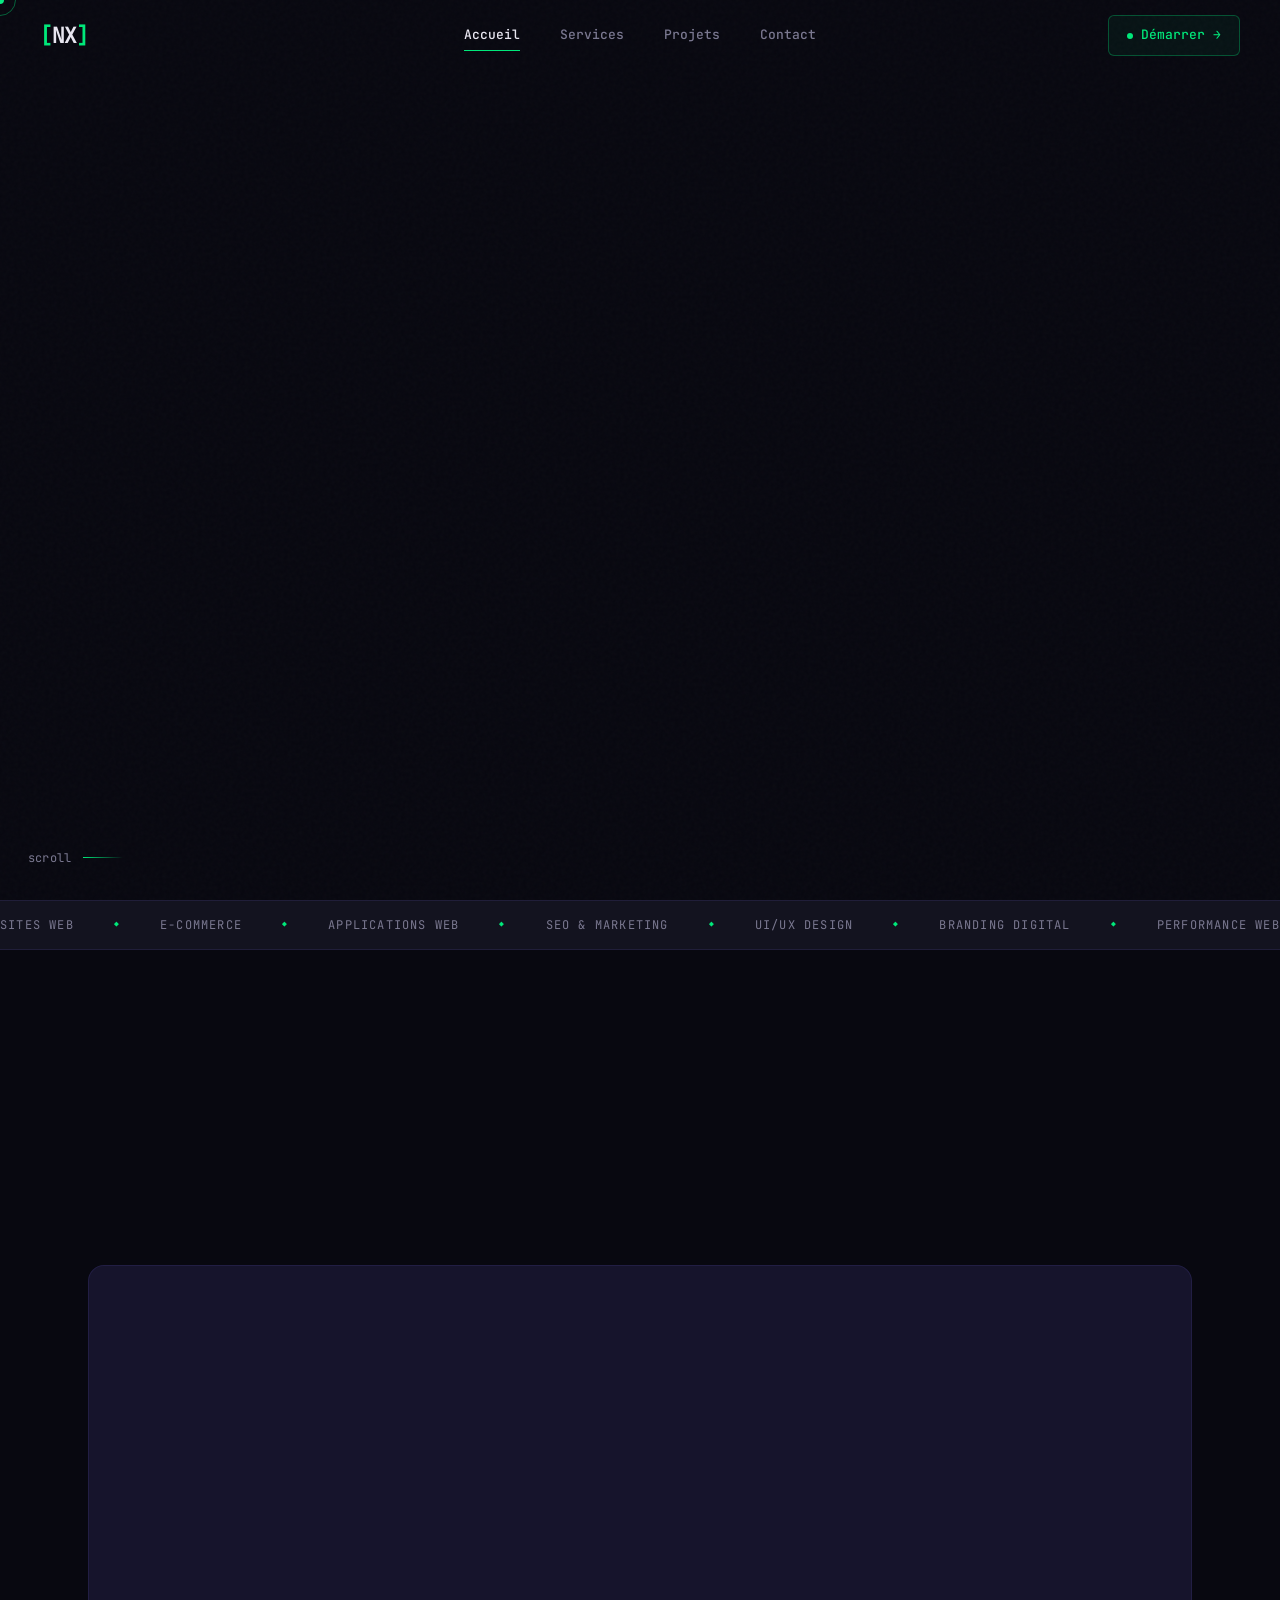
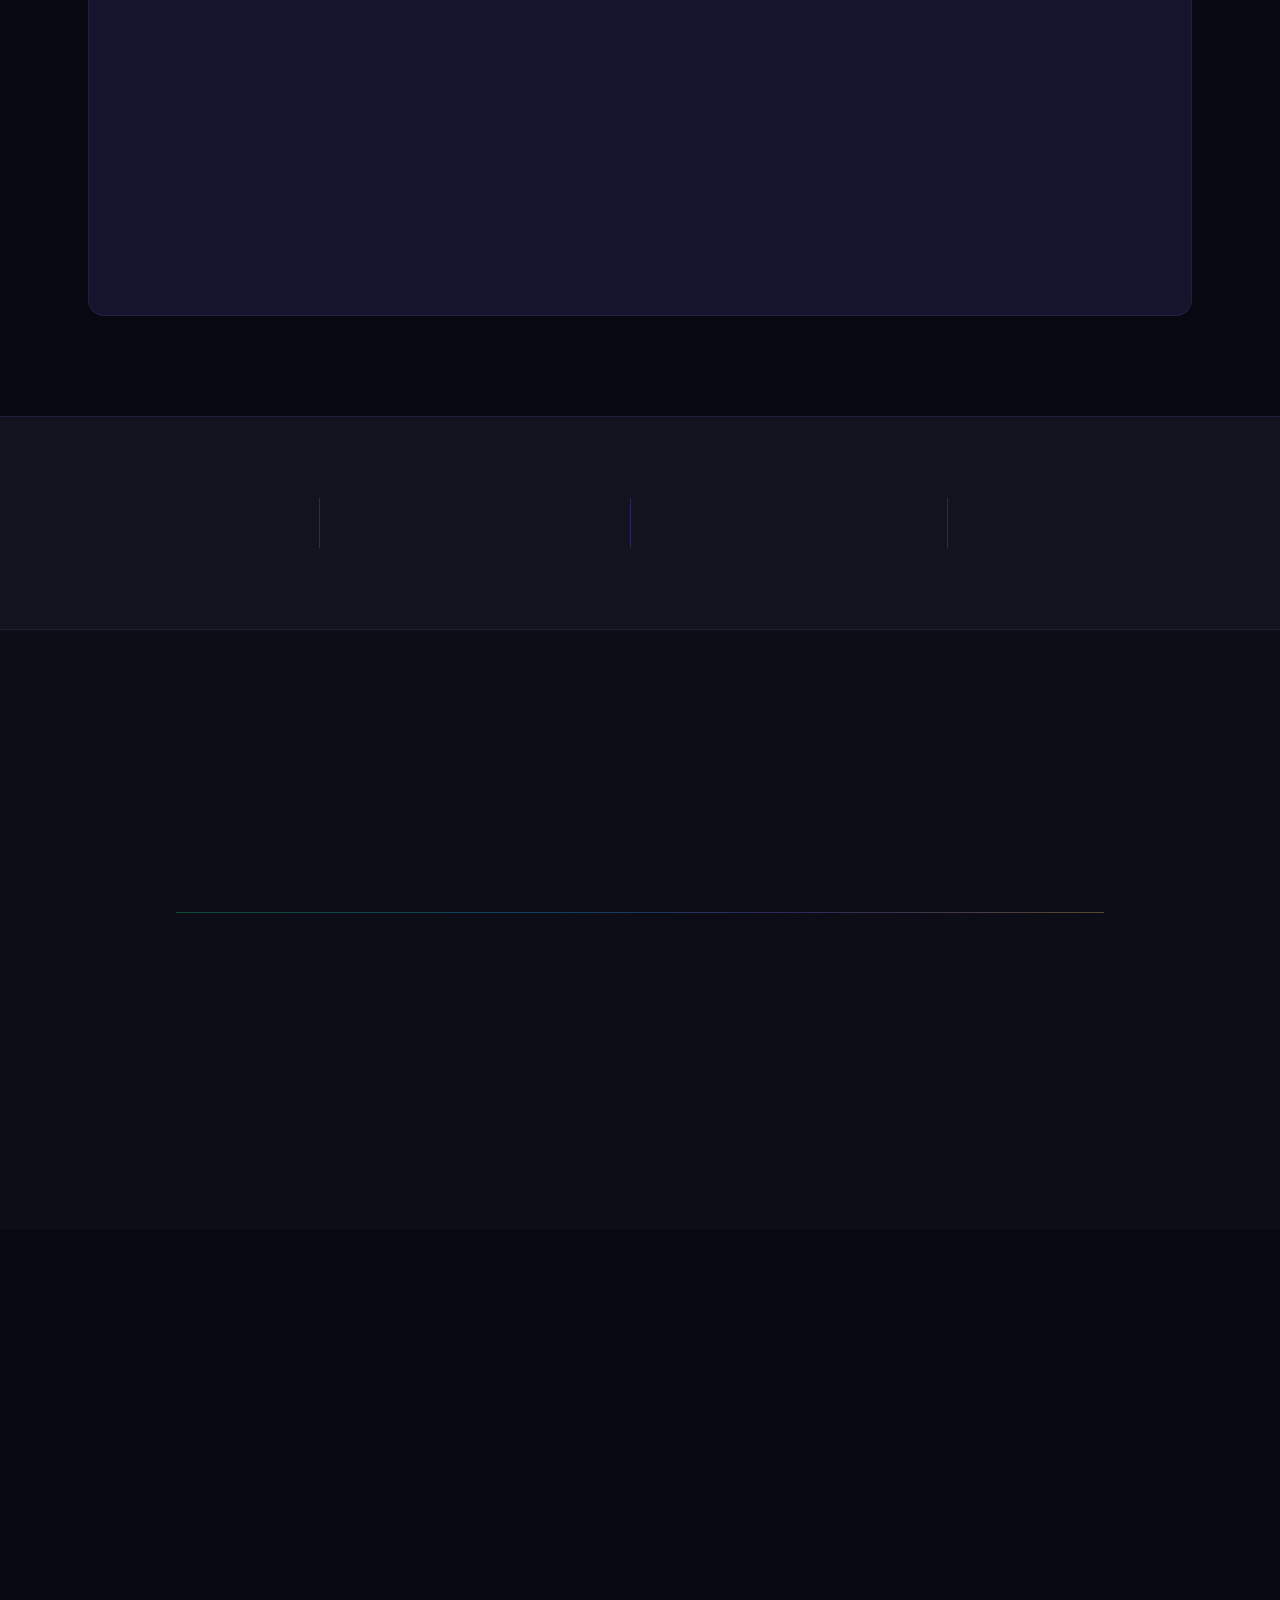
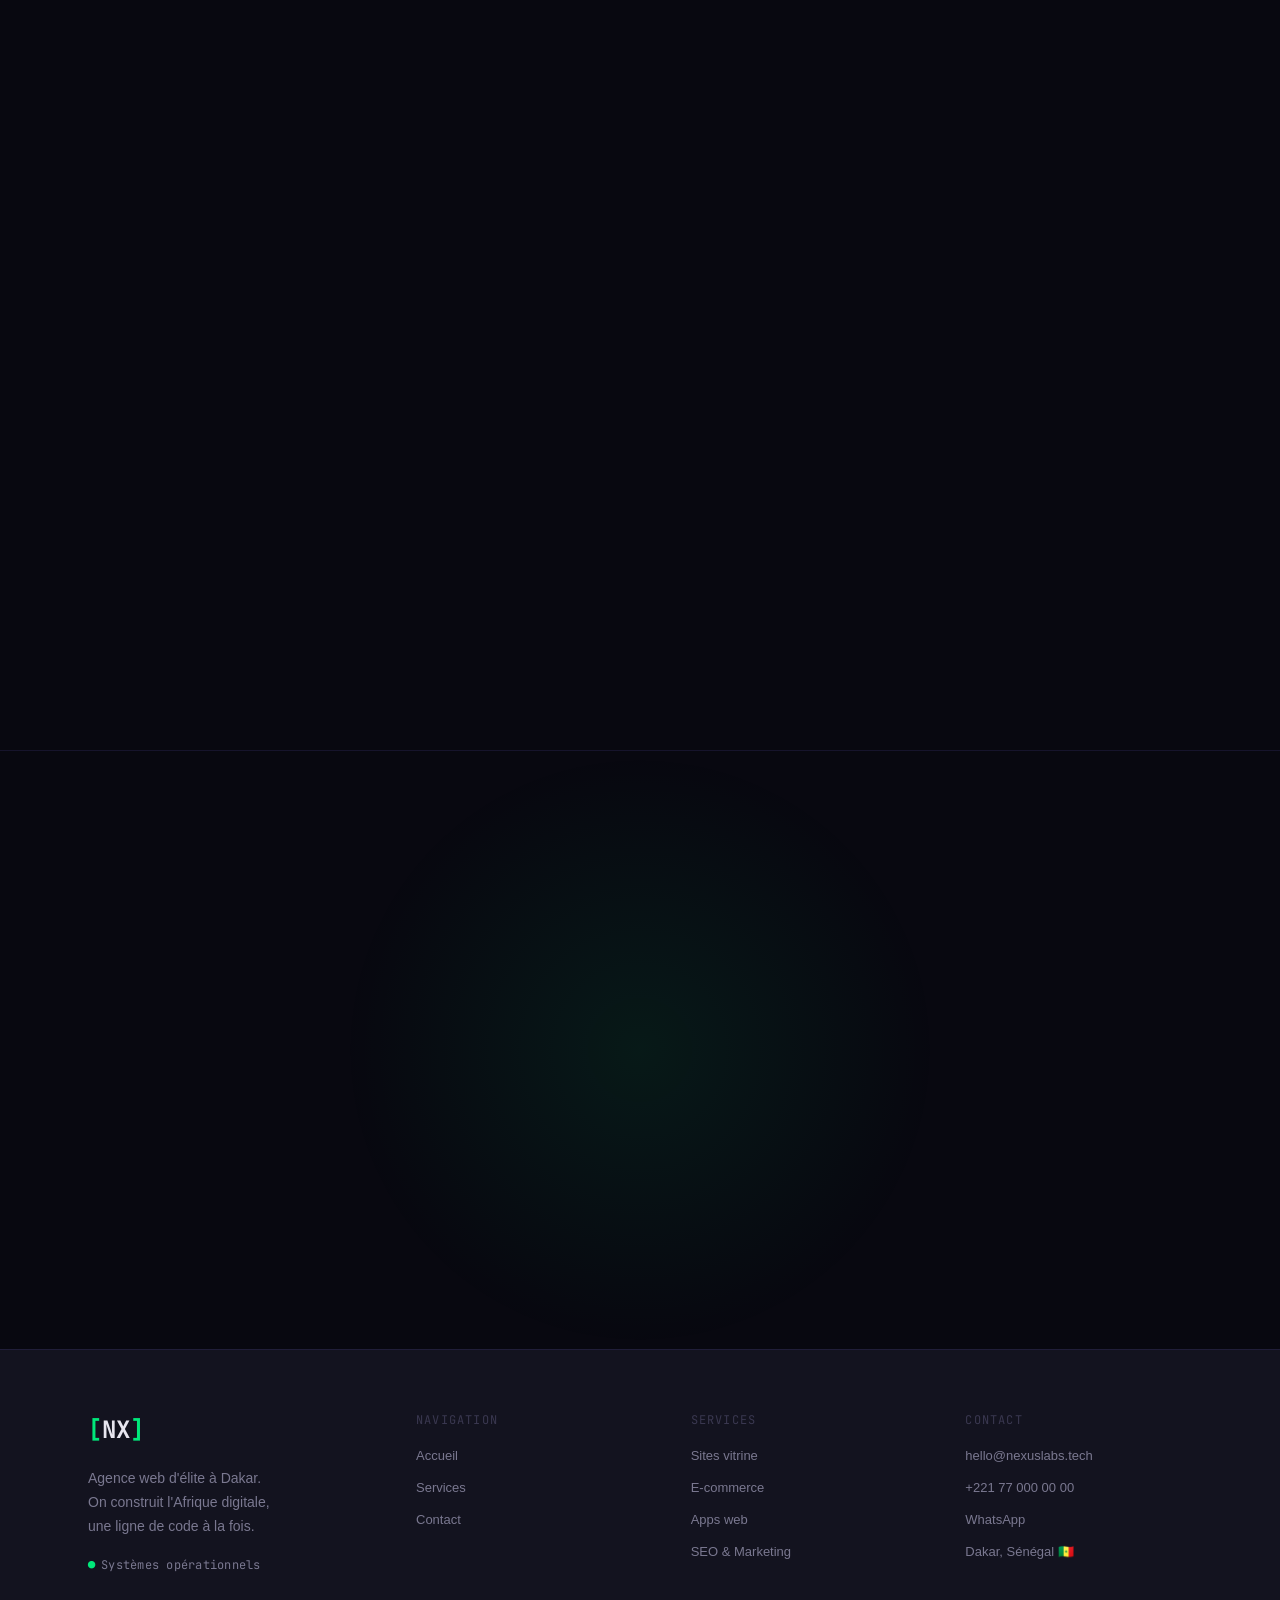
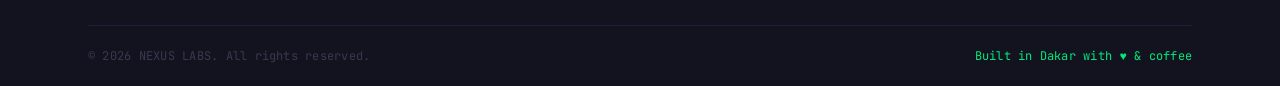
==== index.html @ 3a93e153 "Add files via upload" ====
<!DOCTYPE html>
<html lang="fr">
<head>
  <meta charset="UTF-8"/>
  <meta name="viewport" content="width=device-width, initial-scale=1.0"/>
  <title>NEXUS LABS — Agence Web d'Élite · Dakar</title>
  <link rel="stylesheet" href="style.css"/>
  <link href="https://fonts.googleapis.com/css2?family=JetBrains+Mono:wght@300;400;500;700&family=Clash+Display:wght@400;500;600;700&family=Cabinet+Grotesk:wght@300;400;500;700;800&display=swap" rel="stylesheet"/>
  <!-- Fallback for Clash Display -->
  <link href="https://api.fontshare.com/v2/css?f[]=clash-display@400,500,600,700&f[]=cabinet-grotesk@300,400,500,700,800&display=swap" rel="stylesheet"/>
</head>
<body>

<!-- CUSTOM CURSOR -->
<div class="cursor" id="cursor"></div>
<div class="cursor-follower" id="cursorFollower"></div>

<!-- CANVAS BACKGROUND -->
<canvas id="bgCanvas"></canvas>

<!-- NOISE OVERLAY -->
<div class="noise"></div>

<!-- NAV -->
<nav class="nav" id="nav">
  <a href="index.html" class="nav-logo">
    <span class="logo-bracket">[</span>NX<span class="logo-bracket">]</span>
  </a>
  <div class="nav-center">
    <a href="index.html" class="nav-link active" data-text="Accueil">Accueil</a>
    <a href="services.html" class="nav-link" data-text="Services">Services</a>
    <a href="projets.html" class="nav-link" data-text="Projets">Projets</a>
    <a href="contact.html" class="nav-link" data-text="Contact">Contact</a>
  </div>
  <a href="contact.html" class="nav-cta">
    <span class="cta-dot"></span>
    Démarrer →
  </a>
  <button class="burger" id="burger">
    <div class="burger-lines">
      <span></span><span></span><span></span>
    </div>
  </button>
</nav>

<!-- MOBILE MENU -->
<div class="mobile-menu" id="mobileMenu">
  <div class="mobile-menu-inner">
    <a href="index.html" class="mob-link">
      <span class="mob-num">01.</span> Accueil
    </a>
    <a href="services.html" class="mob-link">
      <span class="mob-num">02.</span> Services
    </a>
    <a href="contact.html" class="mob-link">
      <span class="mob-num">03.</span> Contact
    </a>
    <a href="contact.html" class="mob-cta">Démarrer un projet →</a>
    <div class="mob-footer">
      <span class="mono-sm">hello@nexuslabs.tech</span>
      <span class="mono-sm">+221 77 000 00 00</span>
    </div>
  </div>
</div>

<!-- ===== HERO ===== -->
<section class="hero" id="hero">
  <div class="hero-code-bg" id="codeBg"></div>

  <div class="hero-content">
    <div class="hero-tag reveal">
      <span class="tag-dot"></span>
      <span class="mono-sm">v3.0.1 — Dakar, Sénégal</span>
      <span class="tag-status">● Online</span>
    </div>

    <div class="glitch-wrapper reveal delay-1">
      <h1 class="hero-title" data-text="Nous codons">Nous codons</h1>
      <h1 class="hero-title accent-line" data-text="l'avenir digital">l'avenir digital</h1>
      <h1 class="hero-title" data-text="de l'Afrique.">de l'Afrique.</h1>
    </div>

    <p class="hero-sub reveal delay-2">
      Sites web haute performance · E-commerce · Apps sur-mesure<br/>
      <span class="mono-sm typed-text" id="typedText"></span>
    </p>

    <div class="hero-actions reveal delay-3">
      <a href="services.html" class="btn btn-primary">
        <span>Explorer nos services</span>
        <svg viewBox="0 0 20 20" fill="none"><path d="M4 10h12M10 4l6 6-6 6" stroke="currentColor" stroke-width="1.8" stroke-linecap="round"/></svg>
      </a>
      <a href="contact.html" class="btn btn-outline">
        <span>Parler à l'équipe</span>
      </a>
    </div>
  </div>

  <div class="hero-terminal reveal delay-4">
    <div class="terminal">
      <div class="term-bar">
        <span class="term-dot red"></span>
        <span class="term-dot yellow"></span>
        <span class="term-dot green"></span>
        <span class="term-title mono-sm">nexus@terminal ~ </span>
      </div>
      <div class="term-body" id="termBody">
        <div class="term-line"><span class="term-prompt">$</span> <span class="term-cmd">nexus init --project="votre-site"</span></div>
        <div class="term-line out"><span class="c-green">✓</span> Analyse des besoins...</div>
        <div class="term-line out"><span class="c-green">✓</span> Design system loaded</div>
        <div class="term-line out"><span class="c-cyan">→</span> Building components... <span class="c-yellow">████████░░ 80%</span></div>
        <div class="term-line out blink-line"><span class="c-green">✓</span> Votre site est prêt. <span class="term-blink">_</span></div>
      </div>
    </div>
  </div>

  <div class="hero-metrics reveal delay-4">
    <div class="metric-pill">
      <span class="mpill-n c-green">50+</span>
      <span class="mpill-l">Projets</span>
    </div>
    <div class="metric-sep">/</div>
    <div class="metric-pill">
      <span class="mpill-n c-cyan">98%</span>
      <span class="mpill-l">Satisfaits</span>
    </div>
    <div class="metric-sep">/</div>
    <div class="metric-pill">
      <span class="mpill-n c-violet">5 ans</span>
      <span class="mpill-l">Expérience</span>
    </div>
    <div class="metric-sep">/</div>
    <div class="metric-pill">
      <span class="mpill-n c-green">24h</span>
      <span class="mpill-l">Réponse</span>
    </div>
  </div>

  <div class="scroll-hint">
    <span class="mono-sm">scroll</span>
    <div class="scroll-line"></div>
  </div>
</section>

<!-- ===== MARQUEE ===== -->
<div class="marquee-wrap">
  <div class="marquee-track">
    <span>Sites Web</span><span class="sep">◆</span>
    <span>E-Commerce</span><span class="sep">◆</span>
    <span>Applications Web</span><span class="sep">◆</span>
    <span>SEO & Marketing</span><span class="sep">◆</span>
    <span>UI/UX Design</span><span class="sep">◆</span>
    <span>Branding Digital</span><span class="sep">◆</span>
    <span>Performance Web</span><span class="sep">◆</span>
    <span>Sites Web</span><span class="sep">◆</span>
    <span>E-Commerce</span><span class="sep">◆</span>
    <span>Applications Web</span><span class="sep">◆</span>
    <span>SEO & Marketing</span><span class="sep">◆</span>
    <span>UI/UX Design</span><span class="sep">◆</span>
    <span>Branding Digital</span><span class="sep">◆</span>
    <span>Performance Web</span><span class="sep">◆</span>
  </div>
</div>

<!-- ===== SERVICES ===== -->
<section class="section services" id="services">
  <div class="container">
    <div class="section-head">
      <div class="section-label reveal">
        <span class="mono-sm c-green">// 01.</span>
        <span>Ce que nous faisons</span>
      </div>
      <h2 class="section-title reveal delay-1">
        Des solutions digitales<br/><em>qui performent.</em>
      </h2>
    </div>

    <div class="srv-grid">
      <div class="srv-card reveal" data-index="01">
        <div class="srv-top">
          <div class="srv-icon">
            <svg viewBox="0 0 48 48" fill="none"><rect x="4" y="10" width="40" height="28" rx="4" stroke="currentColor" stroke-width="1.8"/><path d="M17 28l-4-4 4-4M31 20l4 4-4 4M22 30l4-12" stroke="currentColor" stroke-width="1.8" stroke-linecap="round" stroke-linejoin="round"/></svg>
          </div>
          <span class="srv-num mono-sm">01</span>
        </div>
        <h3>Sites Vitrine</h3>
        <p>Présences web élégantes, rapides et optimisées qui capturent l'essence de votre marque et convertissent chaque visiteur.</p>
        <div class="srv-tags">
          <span>React</span><span>Next.js</span><span>SEO</span>
        </div>
        <a href="services.html" class="srv-link">Voir le service <span>→</span></a>
      </div>

      <div class="srv-card reveal delay-1" data-index="02">
        <div class="srv-top">
          <div class="srv-icon">
            <svg viewBox="0 0 48 48" fill="none"><path d="M8 12h32v28H8z" rx="3" stroke="currentColor" stroke-width="1.8"/><path d="M16 20h16M16 26h10M32 32H16" stroke="currentColor" stroke-width="1.8" stroke-linecap="round"/><circle cx="35" cy="16" r="8" fill="var(--bg)" stroke="currentColor" stroke-width="1.8"/><path d="M32 16l2 2 4-4" stroke="currentColor" stroke-width="1.8" stroke-linecap="round"/></svg>
          </div>
          <span class="srv-num mono-sm">02</span>
        </div>
        <h3>E-Commerce</h3>
        <p>Boutiques en ligne haute conversion avec Wave, Orange Money, gestion stocks et dashboard vendeur en temps réel.</p>
        <div class="srv-tags">
          <span>WooCommerce</span><span>Wave Pay</span><span>API</span>
        </div>
        <a href="services.html" class="srv-link">Voir le service <span>→</span></a>
      </div>

      <div class="srv-card reveal delay-2" data-index="03">
        <div class="srv-top">
          <div class="srv-icon">
            <svg viewBox="0 0 48 48" fill="none"><rect x="10" y="4" width="28" height="40" rx="5" stroke="currentColor" stroke-width="1.8"/><path d="M18 14h12M18 20h8M20 34l4-8 4 8" stroke="currentColor" stroke-width="1.8" stroke-linecap="round"/></svg>
          </div>
          <span class="srv-num mono-sm">03</span>
        </div>
        <h3>Applications Web</h3>
        <p>Plateformes sur-mesure, dashboards temps réel, systèmes de gestion complexes — architecturés pour durer et scaler.</p>
        <div class="srv-tags">
          <span>Node.js</span><span>PostgreSQL</span><span>Docker</span>
        </div>
        <a href="services.html" class="srv-link">Voir le service <span>→</span></a>
      </div>

      <div class="srv-card reveal delay-3" data-index="04">
        <div class="srv-top">
          <div class="srv-icon">
            <svg viewBox="0 0 48 48" fill="none"><path d="M24 6l3 9h9l-7.5 5.5 3 9L24 24l-7.5 5.5 3-9L12 15h9z" stroke="currentColor" stroke-width="1.8" stroke-linejoin="round"/><path d="M8 38h32M12 44h24" stroke="currentColor" stroke-width="1.8" stroke-linecap="round"/></svg>
          </div>
          <span class="srv-num mono-sm">04</span>
        </div>
        <h3>SEO & Marketing</h3>
        <p>Stratégie de visibilité complète : référencement naturel, Google Ads, Meta Ads, analytics — mesuré et optimisé en continu.</p>
        <div class="srv-tags">
          <span>Google Ads</span><span>Analytics</span><span>Content</span>
        </div>
        <a href="services.html" class="srv-link">Voir le service <span>→</span></a>
      </div>
    </div>
  </div>
</section>

<!-- ===== STATS BAND ===== -->
<div class="stats-band">
  <div class="container">
    <div class="stats-row">
      <div class="stat-block reveal">
        <div class="stat-num" data-count="50" data-suffix="+">0+</div>
        <div class="stat-lbl">Projets livrés avec succès</div>
      </div>
      <div class="stat-divider"></div>
      <div class="stat-block reveal delay-1">
        <div class="stat-num" data-count="98" data-suffix="%">0%</div>
        <div class="stat-lbl">Taux de satisfaction client</div>
      </div>
      <div class="stat-divider"></div>
      <div class="stat-block reveal delay-2">
        <div class="stat-num" data-count="5" data-suffix=" ans">0 ans</div>
        <div class="stat-lbl">D'expertise technique</div>
      </div>
      <div class="stat-divider"></div>
      <div class="stat-block reveal delay-3">
        <div class="stat-num" data-count="3" data-suffix="x">0x</div>
        <div class="stat-lbl">Performance vs concurrents</div>
      </div>
    </div>
  </div>
</div>

<!-- ===== PROCESS ===== -->
<section class="section process">
  <div class="container">
    <div class="section-head">
      <div class="section-label reveal">
        <span class="mono-sm c-cyan">// 02.</span>
        <span>Notre processus</span>
      </div>
      <h2 class="section-title reveal delay-1">
        De l'idée au <em>déploiement.</em>
      </h2>
    </div>

    <div class="process-timeline">
      <div class="process-line"></div>
      <div class="proc-step reveal">
        <div class="proc-num">01</div>
        <div class="proc-card">
          <span class="proc-tag mono-sm">Discovery</span>
          <h4>Analyse & Stratégie</h4>
          <p>Audit de votre secteur, définition des objectifs, architecture de l'information et choix technologique.</p>
        </div>
      </div>
      <div class="proc-step reveal delay-1">
        <div class="proc-num">02</div>
        <div class="proc-card">
          <span class="proc-tag mono-sm">Design</span>
          <h4>Maquettes UI/UX</h4>
          <p>Wireframes, prototypes interactifs et design system complet. Vous validez chaque pixel avant le code.</p>
        </div>
      </div>
      <div class="proc-step reveal delay-2">
        <div class="proc-num">03</div>
        <div class="proc-card">
          <span class="proc-tag mono-sm">Build</span>
          <h4>Développement</h4>
          <p>Code propre, documenté et testé. CI/CD, optimisation performances, accessibilité et SEO technique.</p>
        </div>
      </div>
      <div class="proc-step reveal delay-3">
        <div class="proc-num">04</div>
        <div class="proc-card">
          <span class="proc-tag mono-sm">Deploy</span>
          <h4>Lancement & Suivi</h4>
          <p>Mise en production, monitoring, formation et support. Votre site est surveillé 24/7.</p>
        </div>
      </div>
    </div>
  </div>
</section>

<!-- ===== TESTIMONIALS ===== -->
<section class="section testi-section">
  <div class="container">
    <div class="section-head">
      <div class="section-label reveal">
        <span class="mono-sm c-violet">// 03.</span>
        <span>Témoignages</span>
      </div>
      <h2 class="section-title reveal delay-1">Ils ont choisi <em>Nexus.</em></h2>
    </div>
    <div class="testi-grid">
      <div class="testi-card reveal">
        <div class="testi-quote">"</div>
        <p>Notre boutique en ligne a triplé son CA en 4 mois. L'intégration Wave Pay a été parfaite et le dashboard vendeur est vraiment intuitif.</p>
        <div class="testi-meta">
          <div class="testi-av" style="--av-color:#00ff88">AM</div>
          <div>
            <strong>Aminata Mbaye</strong>
            <span>Fondatrice · Boutique Teranga</span>
          </div>
          <div class="stars">★★★★★</div>
        </div>
      </div>
      <div class="testi-card reveal delay-1">
        <div class="testi-quote">"</div>
        <p>Livraison en 3 semaines chrono, code clean et site ultra-rapide. L'équipe Nexus connaît vraiment son métier. Je les recommande sans hésiter.</p>
        <div class="testi-meta">
          <div class="testi-av" style="--av-color:#7c6af7">OD</div>
          <div>
            <strong>Ousmane Diop</strong>
            <span>DG · TechBuild Sénégal</span>
          </div>
          <div class="stars">★★★★★</div>
        </div>
      </div>
      <div class="testi-card reveal delay-2">
        <div class="testi-quote">"</div>
        <p>Notre trafic a explosé après la refonte SEO. Le site est magnifique sur mobile. Nexus, c'est la référence pour le web au Sénégal.</p>
        <div class="testi-meta">
          <div class="testi-av" style="--av-color:#00cfff">FN</div>
          <div>
            <strong>Fatou Niang</strong>
            <span>CEO · Prestige Immobilier</span>
          </div>
          <div class="stars">★★★★★</div>
        </div>
      </div>
    </div>
  </div>
</section>

<!-- ===== TECH STACK ===== -->
<section class="section tech-section">
  <div class="container">
    <div class="section-head center">
      <div class="section-label reveal">
        <span class="mono-sm c-green">// stack</span>
        <span>Technologies maîtrisées</span>
      </div>
      <h2 class="section-title reveal delay-1">Nos outils, <em>votre avantage.</em></h2>
    </div>
    <div class="tech-grid reveal delay-2">
      <div class="tech-item">React</div>
      <div class="tech-item">Next.js</div>
      <div class="tech-item">Node.js</div>
      <div class="tech-item">TypeScript</div>
      <div class="tech-item">PostgreSQL</div>
      <div class="tech-item">Docker</div>
      <div class="tech-item">WordPress</div>
      <div class="tech-item">WooCommerce</div>
      <div class="tech-item">Figma</div>
      <div class="tech-item">AWS</div>
      <div class="tech-item">Vercel</div>
      <div class="tech-item">Git/CI-CD</div>
    </div>
  </div>
</section>

<!-- ===== CTA ===== -->
<section class="cta-section">
  <div class="cta-glow"></div>
  <div class="container">
    <div class="cta-inner reveal">
      <div class="cta-tag mono-sm">
        <span class="cta-dot pulsing"></span> Disponible pour nouveaux projets
      </div>
      <h2>Prêt à construire<br/><em>quelque chose d'exceptionnel ?</em></h2>
      <p>Consultation gratuite · Réponse en 24h · Sans engagement</p>
      <div class="cta-actions">
        <a href="contact.html" class="btn btn-primary btn-lg">
          <span>Démarrer le projet</span>
          <svg viewBox="0 0 20 20" fill="none"><path d="M4 10h12M10 4l6 6-6 6" stroke="currentColor" stroke-width="1.8" stroke-linecap="round"/></svg>
        </a>
        <a href="mailto:hello@nexuslabs.tech" class="btn btn-outline btn-lg">
          hello@nexuslabs.tech
        </a>
      </div>
    </div>
  </div>
</section>

<!-- ===== FOOTER ===== -->
<footer class="footer">
  <div class="container">
    <div class="footer-grid">
      <div class="footer-brand">
        <div class="foot-logo">
          <span class="logo-bracket">[</span>NX<span class="logo-bracket">]</span>
        </div>
        <p>Agence web d'élite à Dakar.<br/>On construit l'Afrique digitale,<br/>une ligne de code à la fois.</p>
        <div class="foot-badge mono-sm">
          <span class="c-green">●</span> Systèmes opérationnels
        </div>
      </div>
      <div class="footer-col">
        <div class="foot-label mono-sm">Navigation</div>
        <a href="index.html">Accueil</a>
        <a href="services.html">Services</a>
        <a href="contact.html">Contact</a>
      </div>
      <div class="footer-col">
        <div class="foot-label mono-sm">Services</div>
        <a href="services.html">Sites vitrine</a>
        <a href="services.html">E-commerce</a>
        <a href="services.html">Apps web</a>
        <a href="services.html">SEO & Marketing</a>
      </div>
      <div class="footer-col">
        <div class="foot-label mono-sm">Contact</div>
        <a href="mailto:hello@nexuslabs.tech">hello@nexuslabs.tech</a>
        <a href="tel:+221770000000">+221 77 000 00 00</a>
        <a href="#">WhatsApp</a>
        <span>Dakar, Sénégal 🇸🇳</span>
      </div>
    </div>
    <div class="footer-bottom">
      <span class="mono-sm">© 2026 NEXUS LABS. All rights reserved.</span>
      <span class="mono-sm c-green">Built in Dakar with ♥ &amp; coffee</span>
    </div>
  </div>
</footer>

<script src="main.js"></script>
</body>
</html>
---- style.css ----
/* =====================================================
   NEXUS LABS — style.css
   Aesthetic: Cyber-noir · Dev Studio Elite · Dakar
   Fonts: Clash Display + Cabinet Grotesk + JetBrains Mono
   ===================================================== */

:root {
  --bg:       #080810;
  --bg2:      #0d0d18;
  --bg3:      #111120;
  --surface:  #13131f;
  --surface2: #1a1a2a;
  --surface3: #20202e;
  --green:    #00e87a;
  --green2:   #00ff88;
  --cyan:     #00cfff;
  --violet:   #7c6af7;
  --violet2:  #a594ff;
  --yellow:   #ffd166;
  --red:      #ff4e6a;
  --text:     #e8e6f0;
  --text2:    #7a7890;
  --text3:    #3a3850;
  --border:   rgba(124,106,247,0.12);
  --border2:  rgba(124,106,247,0.25);
  --glow-g:   rgba(0,232,122,0.15);
  --glow-v:   rgba(124,106,247,0.15);
  --glow-c:   rgba(0,207,255,0.15);
}

*, *::before, *::after { box-sizing: border-box; margin: 0; padding: 0; }
html { scroll-behavior: smooth; }

body {
  background: var(--bg);
  color: var(--text);
  font-family: 'Cabinet Grotesk', 'DM Sans', sans-serif;
  font-size: 16px;
  line-height: 1.7;
  overflow-x: hidden;
  cursor: none;
}

@media (max-width: 768px) { body { cursor: auto; } }

a { color: inherit; text-decoration: none; }
img { max-width: 100%; }
pre { font-family: 'JetBrains Mono', monospace; }

/* TYPOGRAPHY */
h1, h2, h3, h4 {
  font-family: 'Clash Display', 'Cabinet Grotesk', sans-serif;
  line-height: 1.1;
  color: var(--text);
}
h1 { font-size: clamp(2.6rem, 6vw, 5rem); font-weight: 700; letter-spacing: -2px; }
h2 { font-size: clamp(2rem, 4vw, 3.2rem); font-weight: 600; letter-spacing: -1px; }
h3 { font-size: 1.4rem; font-weight: 600; }
h4 { font-size: 1.1rem; font-weight: 600; }
em { font-style: normal; color: var(--green); }

.mono-sm { font-family: 'JetBrains Mono', monospace; font-size: 12px; letter-spacing: 0.02em; }
.c-green  { color: var(--green); }
.c-cyan   { color: var(--cyan); }
.c-violet { color: var(--violet); }
.c-yellow { color: var(--yellow); }
.c-text2  { color: var(--text2); }

/* ============ CUSTOM CURSOR ============ */
.cursor {
  width: 8px; height: 8px;
  background: var(--green);
  border-radius: 50%;
  position: fixed;
  pointer-events: none;
  z-index: 9999;
  transform: translate(-50%, -50%);
  transition: transform 0.1s, background 0.2s, width 0.2s, height 0.2s;
  mix-blend-mode: screen;
}
.cursor-follower {
  width: 32px; height: 32px;
  border: 1px solid rgba(0,232,122,0.4);
  border-radius: 50%;
  position: fixed;
  pointer-events: none;
  z-index: 9998;
  transform: translate(-50%, -50%);
  transition: transform 0.15s ease-out, border-color 0.2s;
}
body:has(a:hover) .cursor { background: var(--cyan); width: 12px; height: 12px; }
body:has(a:hover) .cursor-follower { border-color: rgba(0,207,255,0.5); width: 44px; height: 44px; }
body:has(.btn:hover) .cursor { background: var(--violet); }

/* ============ CANVAS ============ */
#bgCanvas {
  position: fixed;
  inset: 0;
  z-index: 0;
  pointer-events: none;
  opacity: 0.6;
}

/* ============ NOISE ============ */
.noise {
  position: fixed;
  inset: 0;
  z-index: 1;
  pointer-events: none;
  opacity: 0.025;
  background-image: url("data:image/svg+xml,%3Csvg viewBox='0 0 256 256' xmlns='http://www.w3.org/2000/svg'%3E%3Cfilter id='n'%3E%3CfeTurbulence type='fractalNoise' baseFrequency='0.9' numOctaves='4' stitchTiles='stitch'/%3E%3C/filter%3E%3Crect width='100%25' height='100%25' filter='url(%23n)'/%3E%3C/svg%3E");
}

/* ============ CONTAINER ============ */
.container {
  max-width: 1160px;
  margin: 0 auto;
  padding: 0 28px;
  position: relative;
  z-index: 2;
}

/* ============ NAV ============ */
.nav {
  position: fixed;
  top: 0; left: 0; right: 0;
  z-index: 200;
  display: flex;
  align-items: center;
  height: 72px;
  padding: 0 40px;
  background: rgba(8,8,16,0);
  border-bottom: 1px solid transparent;
  transition: all 0.4s ease;
}

.nav.scrolled {
  background: rgba(8,8,16,0.92);
  border-bottom-color: var(--border);
  backdrop-filter: blur(20px);
}

.nav-logo {
  font-family: 'JetBrains Mono', monospace;
  font-size: 1.4rem;
  font-weight: 700;
  color: var(--text);
  letter-spacing: -1px;
  margin-right: auto;
}
.logo-bracket { color: var(--green); }

.nav-center {
  position: absolute;
  left: 50%;
  transform: translateX(-50%);
  display: flex;
  gap: 40px;
}

.nav-link {
  font-size: 13px;
  font-weight: 500;
  color: var(--text2);
  position: relative;
  transition: color 0.2s;
  font-family: 'JetBrains Mono', monospace;
}
.nav-link::after {
  content: '';
  position: absolute;
  bottom: -4px; left: 0;
  width: 0; height: 1px;
  background: var(--green);
  transition: width 0.25s;
}
.nav-link:hover, .nav-link.active { color: var(--text); }
.nav-link.active::after, .nav-link:hover::after { width: 100%; }

.nav-cta {
  display: flex;
  align-items: center;
  gap: 8px;
  font-size: 13px;
  font-weight: 500;
  font-family: 'JetBrains Mono', monospace;
  color: var(--green);
  border: 1px solid rgba(0,232,122,0.3);
  padding: 8px 18px;
  border-radius: 6px;
  transition: all 0.2s;
  background: rgba(0,232,122,0.05);
}
.nav-cta:hover {
  background: rgba(0,232,122,0.12);
  border-color: var(--green);
  box-shadow: 0 0 20px rgba(0,232,122,0.15);
}
.cta-dot {
  width: 6px; height: 6px;
  background: var(--green);
  border-radius: 50%;
  animation: pulse-dot 2s ease-in-out infinite;
}
@keyframes pulse-dot {
  0%, 100% { opacity: 1; box-shadow: 0 0 4px var(--green); }
  50% { opacity: 0.5; box-shadow: none; }
}

.burger {
  display: none;
  background: none;
  border: 1px solid var(--border2);
  border-radius: 6px;
  padding: 8px;
  cursor: none;
  margin-left: 16px;
}
.burger-lines { display: flex; flex-direction: column; gap: 4px; }
.burger span { display: block; width: 18px; height: 1.5px; background: var(--text); transition: transform 0.25s, opacity 0.25s; }
.burger.open span:nth-child(1) { transform: translateY(5.5px) rotate(45deg); }
.burger.open span:nth-child(2) { opacity: 0; }
.burger.open span:nth-child(3) { transform: translateY(-5.5px) rotate(-45deg); }

/* MOBILE MENU */
.mobile-menu {
  position: fixed;
  top: 72px; left: 0; right: 0; bottom: 0;
  background: var(--bg2);
  z-index: 190;
  transform: translateX(100%);
  transition: transform 0.35s cubic-bezier(0.4,0,0.2,1);
  border-top: 1px solid var(--border);
}
.mobile-menu.open { transform: translateX(0); }
.mobile-menu-inner {
  padding: 32px 28px;
  display: flex;
  flex-direction: column;
  gap: 4px;
  height: 100%;
}
.mob-link {
  display: flex;
  align-items: center;
  gap: 16px;
  padding: 16px 0;
  font-size: 1.6rem;
  font-family: 'Clash Display', sans-serif;
  font-weight: 600;
  color: var(--text2);
  border-bottom: 1px solid var(--border);
  transition: color 0.2s;
}
.mob-link:hover { color: var(--text); }
.mob-num { font-family: 'JetBrains Mono', monospace; font-size: 13px; color: var(--green); }
.mob-cta {
  display: inline-block;
  margin-top: 24px;
  color: var(--green);
  font-size: 1rem;
  font-weight: 600;
  font-family: 'JetBrains Mono', monospace;
}
.mob-footer {
  margin-top: auto;
  padding-top: 24px;
  color: var(--text2);
  display: flex;
  flex-direction: column;
  gap: 6px;
}

/* ============ HERO ============ */
.hero {
  position: relative;
  min-height: 100vh;
  display: flex;
  flex-direction: column;
  justify-content: center;
  padding: 100px 28px 60px;
  overflow: hidden;
  z-index: 2;
}

.hero-code-bg {
  position: absolute;
  inset: 0;
  overflow: hidden;
  pointer-events: none;
  opacity: 0.04;
  font-family: 'JetBrains Mono', monospace;
  font-size: 12px;
  color: var(--green);
  line-height: 1.8;
  white-space: pre;
  padding: 80px 20px;
  background: none;
}

.hero-content {
  max-width: 760px;
  position: relative;
  z-index: 3;
}

.hero-tag {
  display: inline-flex;
  align-items: center;
  gap: 10px;
  background: var(--surface);
  border: 1px solid var(--border2);
  border-radius: 100px;
  padding: 7px 16px 7px 12px;
  margin-bottom: 32px;
}
.tag-dot { width: 7px; height: 7px; background: var(--green); border-radius: 50%; box-shadow: 0 0 8px var(--green); }
.tag-status { font-family: 'JetBrains Mono', monospace; font-size: 11px; color: var(--green); margin-left: 4px; }

/* GLITCH */
.glitch-wrapper { margin-bottom: 24px; }

.hero-title {
  font-size: clamp(3rem, 7vw, 5.5rem);
  font-weight: 700;
  line-height: 1.06;
  letter-spacing: -2.5px;
  position: relative;
  display: block;
}

.accent-line {
  -webkit-text-stroke: 1.5px var(--green);
  color: transparent;
  transition: color 0.3s;
}
.accent-line:hover {
  color: var(--green);
  -webkit-text-stroke: 0px;
}

.hero-title[data-text]:hover::before,
.hero-title[data-text]:hover::after {
  content: attr(data-text);
  position: absolute;
  top: 0; left: 0;
  width: 100%; height: 100%;
}
.hero-title:hover::before {
  color: var(--cyan);
  animation: glitch1 0.3s infinite;
  clip-path: polygon(0 0, 100% 0, 100% 45%, 0 45%);
}
.hero-title:hover::after {
  color: var(--violet);
  animation: glitch2 0.3s infinite;
  clip-path: polygon(0 55%, 100% 55%, 100% 100%, 0 100%);
}

@keyframes glitch1 {
  0% { transform: translate(0); }
  25% { transform: translate(-3px, 1px); }
  50% { transform: translate(2px, -1px); }
  75% { transform: translate(-1px, 2px); }
  100% { transform: translate(0); }
}
@keyframes glitch2 {
  0% { transform: translate(0); }
  25% { transform: translate(3px, -1px); }
  50% { transform: translate(-2px, 1px); }
  75% { transform: translate(1px, -2px); }
  100% { transform: translate(0); }
}

.hero-sub {
  font-size: 1.1rem;
  color: var(--text2);
  font-weight: 300;
  margin-bottom: 40px;
  line-height: 1.8;
}

.typed-text {
  color: var(--green);
  font-size: 13px;
}

.hero-actions {
  display: flex;
  gap: 14px;
  flex-wrap: wrap;
  margin-bottom: 60px;
}

/* TERMINAL */
.hero-terminal {
  position: absolute;
  right: 40px;
  top: 50%;
  transform: translateY(-50%);
  width: 380px;
  z-index: 3;
}

.terminal {
  background: var(--surface);
  border: 1px solid var(--border2);
  border-radius: 12px;
  overflow: hidden;
  box-shadow: 0 24px 80px rgba(0,0,0,0.6), 0 0 40px rgba(0,232,122,0.06);
}

.term-bar {
  background: var(--surface2);
  border-bottom: 1px solid var(--border);
  padding: 12px 16px;
  display: flex;
  align-items: center;
  gap: 8px;
}
.term-dot { width: 10px; height: 10px; border-radius: 50%; }
.term-dot.red { background: #ff5f57; }
.term-dot.yellow { background: #febc2e; }
.term-dot.green { background: #28c840; }
.term-title { margin-left: 8px; color: var(--text2); }

.term-body { padding: 16px 18px; display: flex; flex-direction: column; gap: 8px; }
.term-line { font-family: 'JetBrains Mono', monospace; font-size: 12px; display: flex; gap: 8px; align-items: center; }
.term-prompt { color: var(--green); flex-shrink: 0; }
.term-cmd { color: var(--text); }
.term-line.out { padding-left: 16px; }
.c-yellow { color: var(--yellow); }
.term-blink { animation: blink 1s step-end infinite; }
@keyframes blink { 0%,100%{opacity:1} 50%{opacity:0} }
.blink-line { animation: fadeIn 0.5s ease 2s both; }
@keyframes fadeIn { from{opacity:0;transform:translateY(4px)} to{opacity:1;transform:none} }

/* HERO METRICS */
.hero-metrics {
  display: flex;
  align-items: center;
  gap: 28px;
  flex-wrap: wrap;
}

.metric-pill { display: flex; flex-direction: column; }
.mpill-n { font-family: 'Clash Display', sans-serif; font-size: 1.8rem; font-weight: 700; line-height: 1; }
.mpill-l { font-size: 11px; color: var(--text2); margin-top: 4px; text-transform: uppercase; letter-spacing: 0.08em; font-family: 'JetBrains Mono', monospace; }
.metric-sep { font-size: 1.5rem; color: var(--text3); }

/* SCROLL HINT */
.scroll-hint {
  position: absolute;
  bottom: 32px;
  left: 28px;
  display: flex;
  align-items: center;
  gap: 12px;
  color: var(--text2);
  font-size: 11px;
  font-family: 'JetBrains Mono', monospace;
  letter-spacing: 0.1em;
}
.scroll-line {
  width: 40px; height: 1px;
  background: linear-gradient(90deg, var(--green), transparent);
  animation: scroll-pulse 2s ease-in-out infinite;
}
@keyframes scroll-pulse {
  0%, 100% { width: 40px; opacity: 1; }
  50% { width: 60px; opacity: 0.5; }
}

/* ============ MARQUEE ============ */
.marquee-wrap {
  overflow: hidden;
  border-top: 1px solid var(--border);
  border-bottom: 1px solid var(--border);
  background: var(--surface);
  padding: 14px 0;
  position: relative;
  z-index: 2;
}
.marquee-track {
  display: flex;
  gap: 40px;
  width: max-content;
  animation: marquee 30s linear infinite;
  font-family: 'JetBrains Mono', monospace;
  font-size: 12px;
  text-transform: uppercase;
  letter-spacing: 0.1em;
  color: var(--text2);
  align-items: center;
}
.marquee-track .sep { color: var(--green); font-size: 8px; }
@keyframes marquee { 0%{transform:translateX(0)} 100%{transform:translateX(-50%)} }
.marquee-wrap:hover .marquee-track { animation-play-state: paused; }

/* ============ SECTIONS ============ */
.section { padding: 100px 0; position: relative; z-index: 2; }

.section-head { margin-bottom: 60px; }
.section-head.center { text-align: center; }

.section-label {
  display: inline-flex;
  align-items: center;
  gap: 10px;
  margin-bottom: 16px;
  font-size: 13px;
  color: var(--text2);
}

.section-title {
  font-size: clamp(2rem, 4vw, 3.2rem);
  font-weight: 600;
  letter-spacing: -1px;
}

/* ============ SERVICE CARDS ============ */
.srv-grid {
  display: grid;
  grid-template-columns: repeat(2, 1fr);
  gap: 1px;
  background: var(--border);
  border: 1px solid var(--border);
  border-radius: 16px;
  overflow: hidden;
}

.srv-card {
  background: var(--surface);
  padding: 40px 36px;
  position: relative;
  transition: background 0.3s;
  overflow: hidden;
}
.srv-card::before {
  content: attr(data-index);
  position: absolute;
  top: -10px; right: 20px;
  font-family: 'Clash Display', sans-serif;
  font-size: 8rem;
  font-weight: 800;
  color: rgba(124,106,247,0.04);
  line-height: 1;
  pointer-events: none;
  transition: color 0.3s;
}
.srv-card:hover { background: var(--surface2); }
.srv-card:hover::before { color: rgba(124,106,247,0.08); }

.srv-top {
  display: flex;
  justify-content: space-between;
  align-items: flex-start;
  margin-bottom: 20px;
}
.srv-icon { width: 48px; height: 48px; color: var(--green); }
.srv-icon svg { width: 100%; height: 100%; }
.srv-num { color: var(--text3); }

.srv-card h3 { font-size: 1.25rem; margin-bottom: 12px; }
.srv-card p { font-size: 14px; color: var(--text2); line-height: 1.7; margin-bottom: 20px; }

.srv-tags { display: flex; gap: 6px; flex-wrap: wrap; margin-bottom: 20px; }
.srv-tags span {
  font-family: 'JetBrains Mono', monospace;
  font-size: 10px;
  padding: 4px 10px;
  border: 1px solid var(--border2);
  border-radius: 4px;
  color: var(--text2);
  background: var(--surface2);
}

.srv-link {
  font-family: 'JetBrains Mono', monospace;
  font-size: 12px;
  color: var(--green);
  display: inline-flex;
  gap: 4px;
  transition: gap 0.2s;
}
.srv-link:hover { gap: 8px; }

/* ============ STATS BAND ============ */
.stats-band {
  background: var(--surface);
  border-top: 1px solid var(--border);
  border-bottom: 1px solid var(--border);
  padding: 60px 0;
  position: relative;
  z-index: 2;
}
.stats-row {
  display: flex;
  align-items: center;
  justify-content: space-between;
  flex-wrap: wrap;
  gap: 32px;
}
.stat-block { text-align: center; }
.stat-num {
  font-family: 'Clash Display', sans-serif;
  font-size: clamp(2.5rem, 5vw, 4rem);
  font-weight: 700;
  color: var(--green);
  line-height: 1;
  letter-spacing: -2px;
}
.stat-lbl { font-size: 13px; color: var(--text2); margin-top: 6px; }
.stat-divider { width: 1px; height: 50px; background: var(--border2); }

/* ============ PROCESS ============ */
.process { background: var(--bg2); }

.process-timeline {
  display: grid;
  grid-template-columns: repeat(4, 1fr);
  gap: 0;
  position: relative;
}

.process-line {
  position: absolute;
  top: 24px;
  left: 8%;
  right: 8%;
  height: 1px;
  background: linear-gradient(90deg, var(--green), var(--cyan), var(--violet), var(--yellow));
  opacity: 0.3;
  z-index: 0;
}

.proc-step {
  display: flex;
  flex-direction: column;
  align-items: center;
  position: relative;
  z-index: 1;
  padding: 0 12px;
}

.proc-num {
  width: 48px; height: 48px;
  border: 1px solid var(--border2);
  border-radius: 50%;
  background: var(--bg);
  display: flex;
  align-items: center;
  justify-content: center;
  font-family: 'JetBrains Mono', monospace;
  font-size: 13px;
  color: var(--green);
  margin-bottom: 24px;
  flex-shrink: 0;
  box-shadow: 0 0 20px rgba(0,232,122,0.1);
}

.proc-card {
  background: var(--surface);
  border: 1px solid var(--border);
  border-radius: 12px;
  padding: 24px 20px;
  width: 100%;
  text-align: center;
  transition: border-color 0.3s, box-shadow 0.3s;
}
.proc-card:hover {
  border-color: var(--border2);
  box-shadow: 0 8px 40px rgba(0,0,0,0.4);
}

.proc-tag {
  color: var(--text3);
  display: block;
  margin-bottom: 8px;
}

.proc-card h4 { font-size: 1rem; margin-bottom: 10px; }
.proc-card p { font-size: 13px; color: var(--text2); line-height: 1.6; }

/* ============ TESTIMONIALS ============ */
.testi-grid {
  display: grid;
  grid-template-columns: repeat(3, 1fr);
  gap: 20px;
}

.testi-card {
  background: var(--surface);
  border: 1px solid var(--border);
  border-radius: 16px;
  padding: 32px;
  position: relative;
  transition: border-color 0.3s, transform 0.3s;
}
.testi-card:hover {
  border-color: var(--border2);
  transform: translateY(-4px);
}

.testi-quote {
  font-size: 5rem;
  font-family: 'Clash Display', sans-serif;
  color: var(--green);
  opacity: 0.15;
  line-height: 0.6;
  margin-bottom: 16px;
}

.testi-card p {
  font-size: 14px;
  color: var(--text2);
  line-height: 1.8;
  margin-bottom: 24px;
  font-style: italic;
}

.testi-meta {
  display: flex;
  align-items: center;
  gap: 12px;
}
.testi-av {
  width: 40px; height: 40px;
  border-radius: 50%;
  background: color-mix(in srgb, var(--av-color) 15%, transparent);
  border: 1px solid color-mix(in srgb, var(--av-color) 40%, transparent);
  display: flex;
  align-items: center;
  justify-content: center;
  font-size: 12px;
  font-weight: 700;
  color: var(--av-color);
  flex-shrink: 0;
}
.testi-meta strong { display: block; font-size: 13px; }
.testi-meta span { font-size: 11px; color: var(--text2); font-family: 'JetBrains Mono', monospace; }
.stars { margin-left: auto; color: var(--yellow); font-size: 11px; letter-spacing: 1px; }

/* ============ TECH SECTION ============ */
.tech-grid {
  display: flex;
  flex-wrap: wrap;
  gap: 10px;
  justify-content: center;
}

.tech-item {
  font-family: 'JetBrains Mono', monospace;
  font-size: 13px;
  padding: 10px 20px;
  border: 1px solid var(--border);
  border-radius: 6px;
  color: var(--text2);
  background: var(--surface);
  transition: all 0.2s;
  cursor: default;
}
.tech-item:hover {
  border-color: var(--green);
  color: var(--green);
  background: rgba(0,232,122,0.05);
  box-shadow: 0 0 14px rgba(0,232,122,0.1);
}

/* ============ BUTTONS ============ */
.btn {
  display: inline-flex;
  align-items: center;
  gap: 10px;
  font-family: 'Cabinet Grotesk', sans-serif;
  font-size: 14px;
  font-weight: 600;
  padding: 13px 26px;
  border-radius: 8px;
  border: 1px solid transparent;
  cursor: none;
  transition: all 0.2s;
  white-space: nowrap;
}
.btn svg { width: 18px; height: 18px; }
@media(max-width:768px) { .btn { cursor: pointer; } }

.btn-primary {
  background: var(--green);
  color: var(--bg);
  border-color: var(--green);
  font-weight: 700;
}
.btn-primary:hover {
  background: var(--green2);
  transform: translateY(-2px);
  box-shadow: 0 8px 30px rgba(0,232,122,0.3);
}

.btn-outline {
  background: transparent;
  color: var(--text);
  border-color: var(--border2);
}
.btn-outline:hover {
  border-color: var(--green);
  color: var(--green);
  background: rgba(0,232,122,0.05);
  transform: translateY(-2px);
}

.btn-lg { padding: 16px 32px; font-size: 15px; }
.btn-full { width: 100%; justify-content: center; }

/* ============ CTA SECTION ============ */
.cta-section {
  position: relative;
  padding: 120px 0;
  overflow: hidden;
  z-index: 2;
  border-top: 1px solid var(--border);
}
.cta-glow {
  position: absolute;
  width: 600px; height: 600px;
  background: radial-gradient(circle, rgba(0,232,122,0.08), transparent 70%);
  top: 50%; left: 50%;
  transform: translate(-50%, -50%);
  pointer-events: none;
}
.cta-inner {
  text-align: center;
  max-width: 640px;
  margin: 0 auto;
  position: relative;
  z-index: 2;
}
.cta-tag {
  display: inline-flex;
  align-items: center;
  gap: 8px;
  color: var(--text2);
  margin-bottom: 24px;
}
.pulsing {
  width: 8px; height: 8px;
  background: var(--green);
  border-radius: 50%;
  box-shadow: 0 0 0 0 rgba(0,232,122,0.5);
  animation: pulse-ring 2s ease-in-out infinite;
}
@keyframes pulse-ring {
  0% { box-shadow: 0 0 0 0 rgba(0,232,122,0.5); }
  70% { box-shadow: 0 0 0 10px rgba(0,232,122,0); }
  100% { box-shadow: 0 0 0 0 rgba(0,232,122,0); }
}
.cta-inner h2 { margin-bottom: 16px; }
.cta-inner p { color: var(--text2); margin-bottom: 36px; font-size: 1.05rem; }
.cta-actions { display: flex; gap: 14px; justify-content: center; flex-wrap: wrap; }

/* ============ FOOTER ============ */
.footer {
  background: var(--surface);
  border-top: 1px solid var(--border);
  padding: 60px 0 0;
  position: relative;
  z-index: 2;
}
.footer-grid {
  display: grid;
  grid-template-columns: 280px repeat(3, 1fr);
  gap: 48px;
  padding-bottom: 48px;
  border-bottom: 1px solid var(--border);
}
.footer-brand p { font-size: 14px; color: var(--text2); line-height: 1.7; margin-top: 16px; }
.foot-logo {
  font-family: 'JetBrains Mono', monospace;
  font-size: 1.5rem;
  font-weight: 700;
  color: var(--text);
}
.foot-badge {
  display: inline-flex;
  align-items: center;
  gap: 6px;
  margin-top: 16px;
  color: var(--text2);
}
.footer-col { display: flex; flex-direction: column; gap: 10px; }
.foot-label { color: var(--text3); margin-bottom: 4px; text-transform: uppercase; letter-spacing: 0.1em; }
.footer-col a, .footer-col span { font-size: 13px; color: var(--text2); transition: color 0.2s; }
.footer-col a:hover { color: var(--green); }
.footer-bottom {
  display: flex;
  justify-content: space-between;
  align-items: center;
  padding: 20px 0;
  flex-wrap: wrap;
  gap: 8px;
  color: var(--text3);
}

/* ============ PAGE HERO ============ */
.page-hero {
  position: relative;
  padding: 140px 0 72px;
  z-index: 2;
  border-bottom: 1px solid var(--border);
}
.ph-content { max-width: 700px; }
.ph-content h1 { margin: 16px 0 0; }
.ph-sub {
  font-size: 1.1rem;
  color: var(--text2);
  font-weight: 300;
  margin-top: 20px;
}

/* ============ SERVICE DETAIL ============ */
.srv-detail { padding: 60px 0; }
.srv-detail-header { display: flex; align-items: center; gap: 16px; margin-bottom: 36px; }
.srv-detail-num { font-size: 13px; }
.srv-badge {
  display: inline-block;
  font-family: 'JetBrains Mono', monospace;
  font-size: 11px;
  padding: 5px 14px;
  border: 1px solid var(--border2);
  border-radius: 4px;
  color: var(--green);
  background: rgba(0,232,122,0.06);
}
.srv-badge[style*="--badge-color:var(--cyan)"] { color: var(--cyan); background: rgba(0,207,255,0.06); }
.srv-badge[style*="--badge-color:var(--violet)"] { color: var(--violet); background: rgba(124,106,247,0.06); }
.srv-badge[style*="--badge-color:var(--yellow)"] { color: var(--yellow); background: rgba(255,209,102,0.06); }

.srv-detail-body { display: grid; grid-template-columns: 1fr 1fr; gap: 60px; align-items: center; }
.srv-detail-body.reverse { direction: rtl; }
.srv-detail-body.reverse > * { direction: ltr; }

.srv-detail-left h2 { margin-bottom: 16px; }
.srv-detail-left p { font-size: 15px; color: var(--text2); margin-bottom: 28px; line-height: 1.8; }

.srv-features { display: flex; flex-direction: column; gap: 10px; margin-bottom: 32px; }
.srv-feat {
  display: flex;
  align-items: center;
  gap: 10px;
  font-size: 14px;
  color: var(--text2);
}
.feat-icon { font-size: 12px; flex-shrink: 0; }

.srv-price-row { display: flex; align-items: center; gap: 20px; flex-wrap: wrap; }
.price-tag { display: flex; flex-direction: column; }
.price-tag strong { font-family: 'Clash Display', sans-serif; font-size: 1.5rem; font-weight: 700; color: var(--text); }

/* CODE BLOCK */
.code-block {
  background: var(--surface);
  border: 1px solid var(--border2);
  border-radius: 12px;
  overflow: hidden;
  box-shadow: 0 20px 60px rgba(0,0,0,0.5), 0 0 0 1px rgba(255,255,255,0.02) inset;
}
.code-header {
  background: var(--surface2);
  border-bottom: 1px solid var(--border);
  padding: 12px 16px;
  display: flex;
  align-items: center;
  gap: 7px;
}
.cb-dot { width: 10px; height: 10px; border-radius: 50%; }
.cb-dot.red{background:#ff5f57} .cb-dot.yellow{background:#febc2e} .cb-dot.green{background:#28c840}
.code-header .mono-sm { margin-left: 8px; color: var(--text2); }
.code-content {
  padding: 20px 20px;
  font-family: 'JetBrains Mono', monospace;
  font-size: 12.5px;
  line-height: 1.8;
  color: var(--text);
  overflow-x: auto;
}
.code-content code { color: var(--text); }

.srv-divider {
  height: 1px;
  background: linear-gradient(90deg, transparent, var(--border2), transparent);
}

/* ============ PLANS ============ */
.plans-section { background: var(--bg2); }
.plans-grid {
  display: grid;
  grid-template-columns: repeat(3, 1fr);
  gap: 20px;
  align-items: start;
}
.plan-card {
  background: var(--surface);
  border: 1px solid var(--border);
  border-radius: 16px;
  padding: 36px 28px;
  position: relative;
  transition: all 0.3s;
}
.plan-card:hover { transform: translateY(-4px); box-shadow: 0 20px 60px rgba(0,0,0,0.4); }
.plan-hot {
  border-color: rgba(0,232,122,0.4);
  background: var(--bg3);
  transform: translateY(-8px);
  box-shadow: 0 0 40px rgba(0,232,122,0.08);
}
.plan-hot:hover { transform: translateY(-12px); }
.plan-badge-top {
  position: absolute;
  top: -14px;
  left: 50%;
  transform: translateX(-50%);
  background: var(--green);
  color: var(--bg);
  padding: 4px 16px;
  border-radius: 100px;
  white-space: nowrap;
  font-weight: 700;
}
.plan-tier { color: var(--text2); text-transform: uppercase; letter-spacing: 0.1em; margin-bottom: 12px; }
.plan-amount {
  font-family: 'Clash Display', sans-serif;
  font-size: 1.8rem;
  font-weight: 700;
  margin-bottom: 6px;
  letter-spacing: -0.5px;
}
.plan-amount span { font-size: 1rem; font-weight: 400; color: var(--text2); }
.plan-desc { font-size: 13px; color: var(--text2); margin-bottom: 24px; padding-bottom: 24px; border-bottom: 1px solid var(--border); line-height: 1.5; }
.plan-list { list-style: none; display: flex; flex-direction: column; gap: 9px; margin-bottom: 28px; }
.plan-list li { font-size: 13px; color: var(--text2); }
.plan-list li.ok { color: var(--text); }
.plan-list li.ok::before { content: '✓ '; color: var(--green); }
.plan-list li.no { color: var(--text3); }
.plan-list li.no::before { content: '✗ '; color: var(--text3); }

/* ============ CONTACT ============ */
.contact-layout {
  display: grid;
  grid-template-columns: 1fr 360px;
  gap: 60px;
  align-items: start;
}

.contact-form-box {
  background: var(--surface);
  border: 1px solid var(--border);
  border-radius: 16px;
  padding: 40px;
}
.form-header { margin-bottom: 32px; }
.form-header h3 { margin-top: 8px; }
.contact-form { display: flex; flex-direction: column; gap: 16px; }
.field-row { display: grid; grid-template-columns: 1fr 1fr; gap: 16px; }
.field-group { display: flex; flex-direction: column; gap: 8px; }
.field-label { display: flex; gap: 4px; align-items: center; }
.req { font-family: 'JetBrains Mono', monospace; font-size: 14px; }

.field-group input,
.field-group select,
.field-group textarea {
  background: var(--bg);
  border: 1px solid var(--border2);
  border-radius: 8px;
  color: var(--text);
  font-family: 'Cabinet Grotesk', sans-serif;
  font-size: 14px;
  padding: 13px 16px;
  outline: none;
  transition: border-color 0.2s, box-shadow 0.2s;
  -webkit-appearance: none;
  appearance: none;
}
.field-group select {
  background-image: url("data:image/svg+xml,%3Csvg viewBox='0 0 10 6' xmlns='http://www.w3.org/2000/svg'%3E%3Cpath d='M1 1l4 4 4-4' stroke='%237a7890' stroke-width='1.5' fill='none' stroke-linecap='round'/%3E%3C/svg%3E");
  background-repeat: no-repeat;
  background-position: right 14px center;
  background-size: 10px;
  cursor: pointer;
}
.field-group select option { background: var(--bg2); }
.field-group textarea { resize: vertical; min-height: 120px; }
.field-group input:focus,
.field-group select:focus,
.field-group textarea:focus {
  border-color: var(--green);
  box-shadow: 0 0 0 3px rgba(0,232,122,0.08);
}
.field-group input::placeholder,
.field-group textarea::placeholder { color: var(--text3); }

.form-success {
  display: none;
  text-align: center;
  padding: 60px 24px;
}
.success-ring { width: 80px; height: 80px; margin: 0 auto 24px; }
.form-success h3 { font-size: 1.5rem; margin-bottom: 10px; }
.form-success p { color: var(--text2); }

.contact-sidebar { display: flex; flex-direction: column; gap: 14px; padding-top: 8px; }

.contact-info-block {
  display: flex;
  gap: 14px;
  padding: 20px;
  background: var(--surface);
  border: 1px solid var(--border);
  border-radius: 12px;
}
.cib-icon { width: 36px; height: 36px; color: var(--green); flex-shrink: 0; margin-top: 2px; }
.cib-icon svg { width: 100%; height: 100%; }
.contact-info-block strong { display: block; font-size: 14px; margin-bottom: 4px; }
.contact-info-block p { font-size: 13px; color: var(--text2); line-height: 1.6; }

.contact-channels { display: flex; flex-direction: column; gap: 8px; }
.channel-btn {
  display: flex;
  align-items: center;
  gap: 12px;
  padding: 14px 16px;
  background: var(--surface);
  border: 1px solid var(--border);
  border-radius: 10px;
  transition: all 0.2s;
}
.channel-btn:hover {
  border-color: var(--green);
  background: rgba(0,232,122,0.04);
}
.channel-icon { width: 34px; height: 34px; background: var(--surface2); border-radius: 8px; display: flex; align-items: center; justify-content: center; color: var(--green); flex-shrink: 0; }
.channel-icon svg { width: 18px; height: 18px; }
.channel-btn strong { display: block; font-size: 13px; }
.channel-btn span.mono-sm { color: var(--text2); font-size: 11px; }
.channel-arrow { margin-left: auto; color: var(--text2); font-size: 13px; transition: transform 0.2s; }
.channel-btn:hover .channel-arrow { transform: translateX(4px); color: var(--green); }

.availability-card {
  background: var(--surface);
  border: 1px solid var(--border);
  border-radius: 12px;
  overflow: hidden;
}
.avail-header { padding: 12px 16px; background: var(--surface2); border-bottom: 1px solid var(--border); display: flex; align-items: center; gap: 8px; }
.avail-body { padding: 12px 16px; display: flex; flex-direction: column; gap: 8px; }
.avail-row { display: flex; justify-content: space-between; font-size: 13px; color: var(--text2); }
.avail-note { padding: 10px 16px; border-top: 1px solid var(--border); color: var(--text2); font-size: 11px; }

.location-card {
  background: var(--surface);
  border: 1px solid var(--border);
  border-radius: 12px;
  padding: 16px;
}
.loc-header { margin-bottom: 10px; }
.loc-body { display: flex; align-items: center; gap: 8px; font-size: 14px; color: var(--text); }

/* ============ FAQ ============ */
.faq-section { background: var(--bg2); }
.faq-grid { display: grid; grid-template-columns: repeat(2, 1fr); gap: 0 40px; max-width: 960px; margin: 0 auto; }
.faq-item { border-bottom: 1px solid var(--border); }
.faq-q {
  width: 100%;
  display: flex;
  justify-content: space-between;
  align-items: center;
  padding: 22px 0;
  background: none;
  border: none;
  color: var(--text);
  font-family: 'Cabinet Grotesk', sans-serif;
  font-size: 15px;
  font-weight: 600;
  cursor: none;
  text-align: left;
  gap: 16px;
  transition: color 0.2s;
}
@media(max-width:768px){.faq-q{cursor:pointer;}}
.faq-q:hover { color: var(--green); }
.faq-ico {
  font-size: 1.4rem;
  color: var(--green);
  flex-shrink: 0;
  transition: transform 0.25s;
  font-weight: 300;
  font-family: 'JetBrains Mono', monospace;
}
.faq-item.open .faq-ico { transform: rotate(45deg); }
.faq-ans { max-height: 0; overflow: hidden; transition: max-height 0.3s ease; }
.faq-item.open .faq-ans { max-height: 200px; padding-bottom: 20px; }
.faq-ans p { font-size: 14px; color: var(--text2); line-height: 1.8; }

/* ============ REVEAL ============ */
.reveal {
  opacity: 0;
  transform: translateY(28px);
  transition: opacity 0.7s cubic-bezier(0.4,0,0.2,1), transform 0.7s cubic-bezier(0.4,0,0.2,1);
}
.reveal.visible { opacity: 1; transform: translateY(0); }
.delay-1 { transition-delay: 0.1s; }
.delay-2 { transition-delay: 0.2s; }
.delay-3 { transition-delay: 0.3s; }
.delay-4 { transition-delay: 0.4s; }
.delay-5 { transition-delay: 0.5s; }

/* ============ RESPONSIVE ============ */
@media (max-width: 1100px) {
  .hero-terminal { width: 320px; right: 20px; }
  .footer-grid { grid-template-columns: 1fr 1fr 1fr; }
  .footer-brand { grid-column: 1 / -1; }
}

@media (max-width: 960px) {
  .nav-center, .nav-cta { display: none; }
  .burger { display: flex; margin-left: auto; }

  .hero-terminal { display: none; }
  .hero { padding-bottom: 40px; }

  .srv-grid { grid-template-columns: 1fr; }
  .process-timeline { grid-template-columns: 1fr 1fr; gap: 32px; }
  .process-line { display: none; }
  .testi-grid { grid-template-columns: 1fr; }
  .plans-grid { grid-template-columns: 1fr; }
  .plan-hot { transform: none; }

  .srv-detail-body,
  .srv-detail-body.reverse { grid-template-columns: 1fr; direction: ltr; gap: 32px; }
  .contact-layout { grid-template-columns: 1fr; }
  .faq-grid { grid-template-columns: 1fr; }
  .footer-grid { grid-template-columns: 1fr 1fr; gap: 32px; }
  .footer-brand { grid-column: 1 / -1; }
  .stats-row { justify-content: center; gap: 24px; }
  .stat-divider { display: none; }
}

@media (max-width: 640px) {
  .nav { padding: 0 20px; }
  h1 { letter-spacing: -1.5px; }
  .hero { padding: 80px 20px 40px; }
  .hero-metrics { flex-wrap: wrap; gap: 20px; }
  .metric-sep { display: none; }
  .contact-form-box { padding: 24px 20px; }
  .field-row { grid-template-columns: 1fr; }
  .footer-grid { grid-template-columns: 1fr; }
  .footer-bottom { flex-direction: column; text-align: center; }
  .section { padding: 64px 0; }
  .process-timeline { grid-template-columns: 1fr; }
  .cta-actions { flex-direction: column; align-items: center; }
}
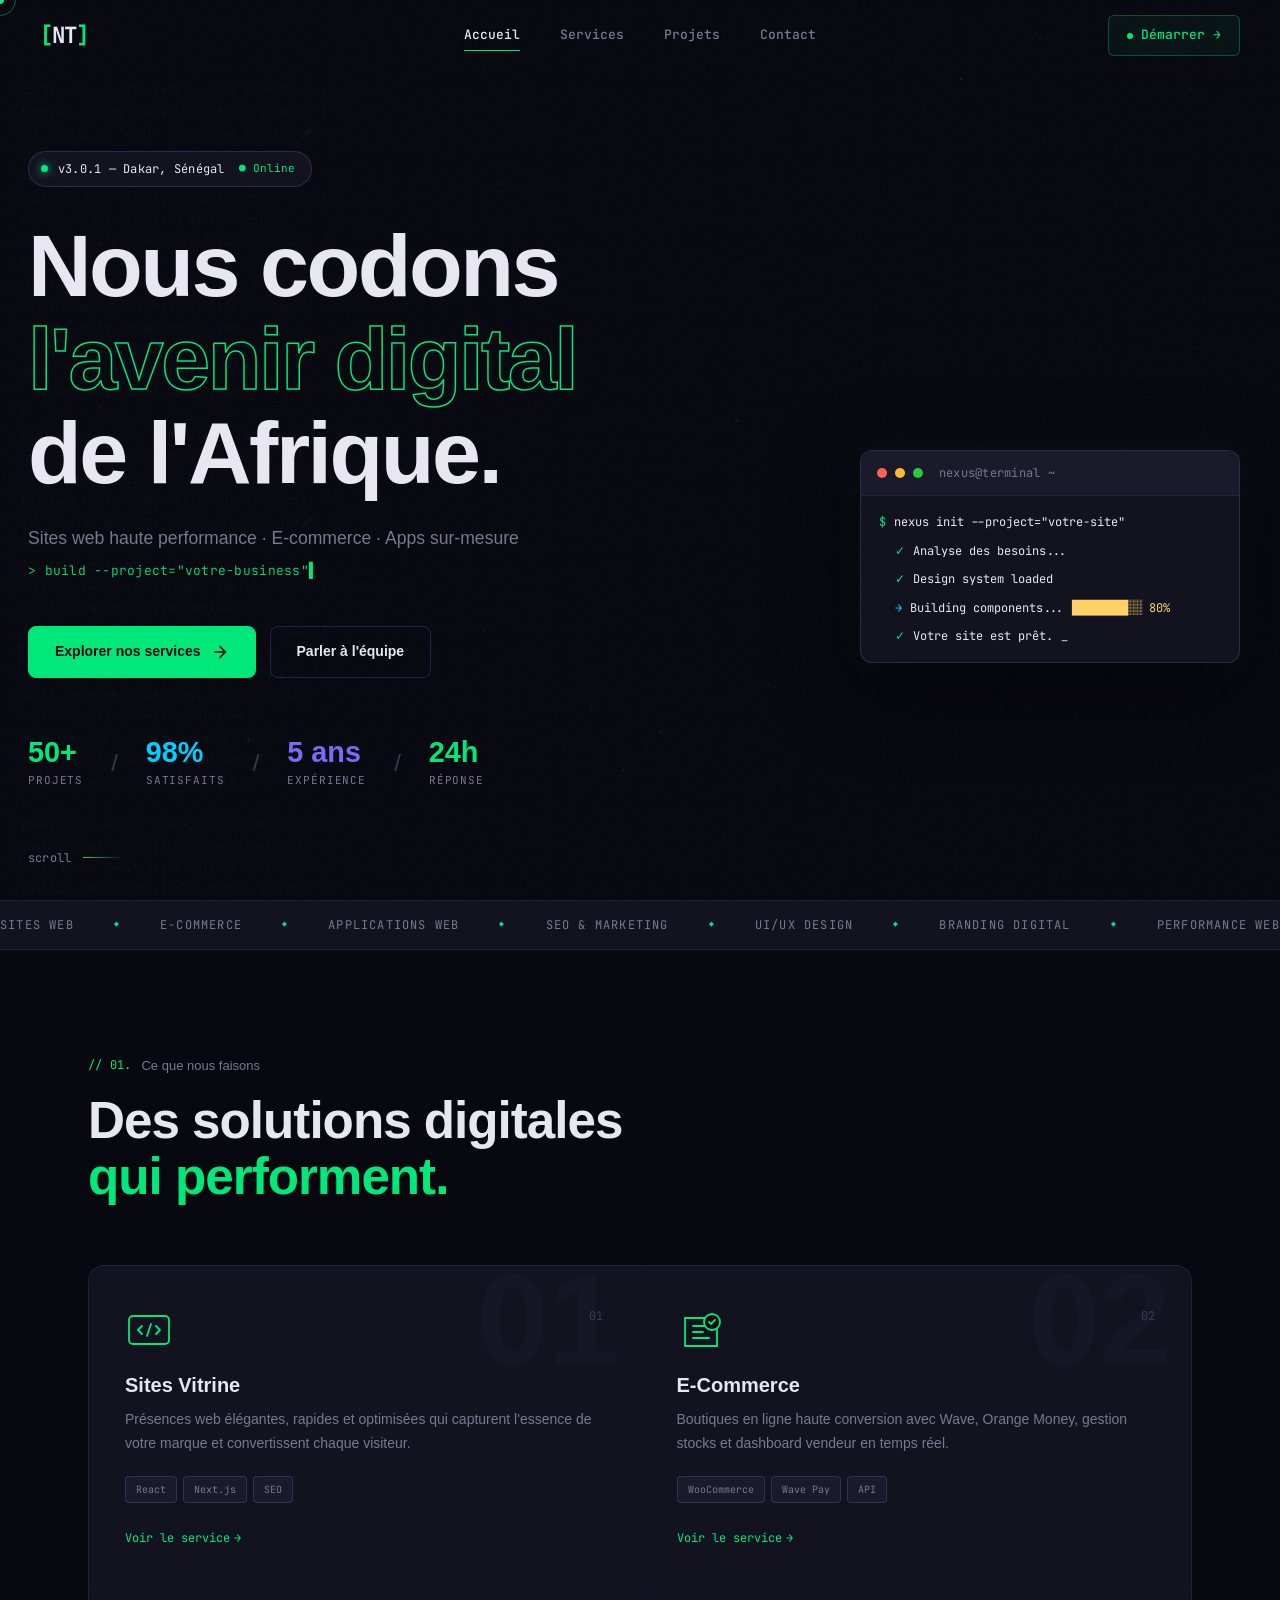
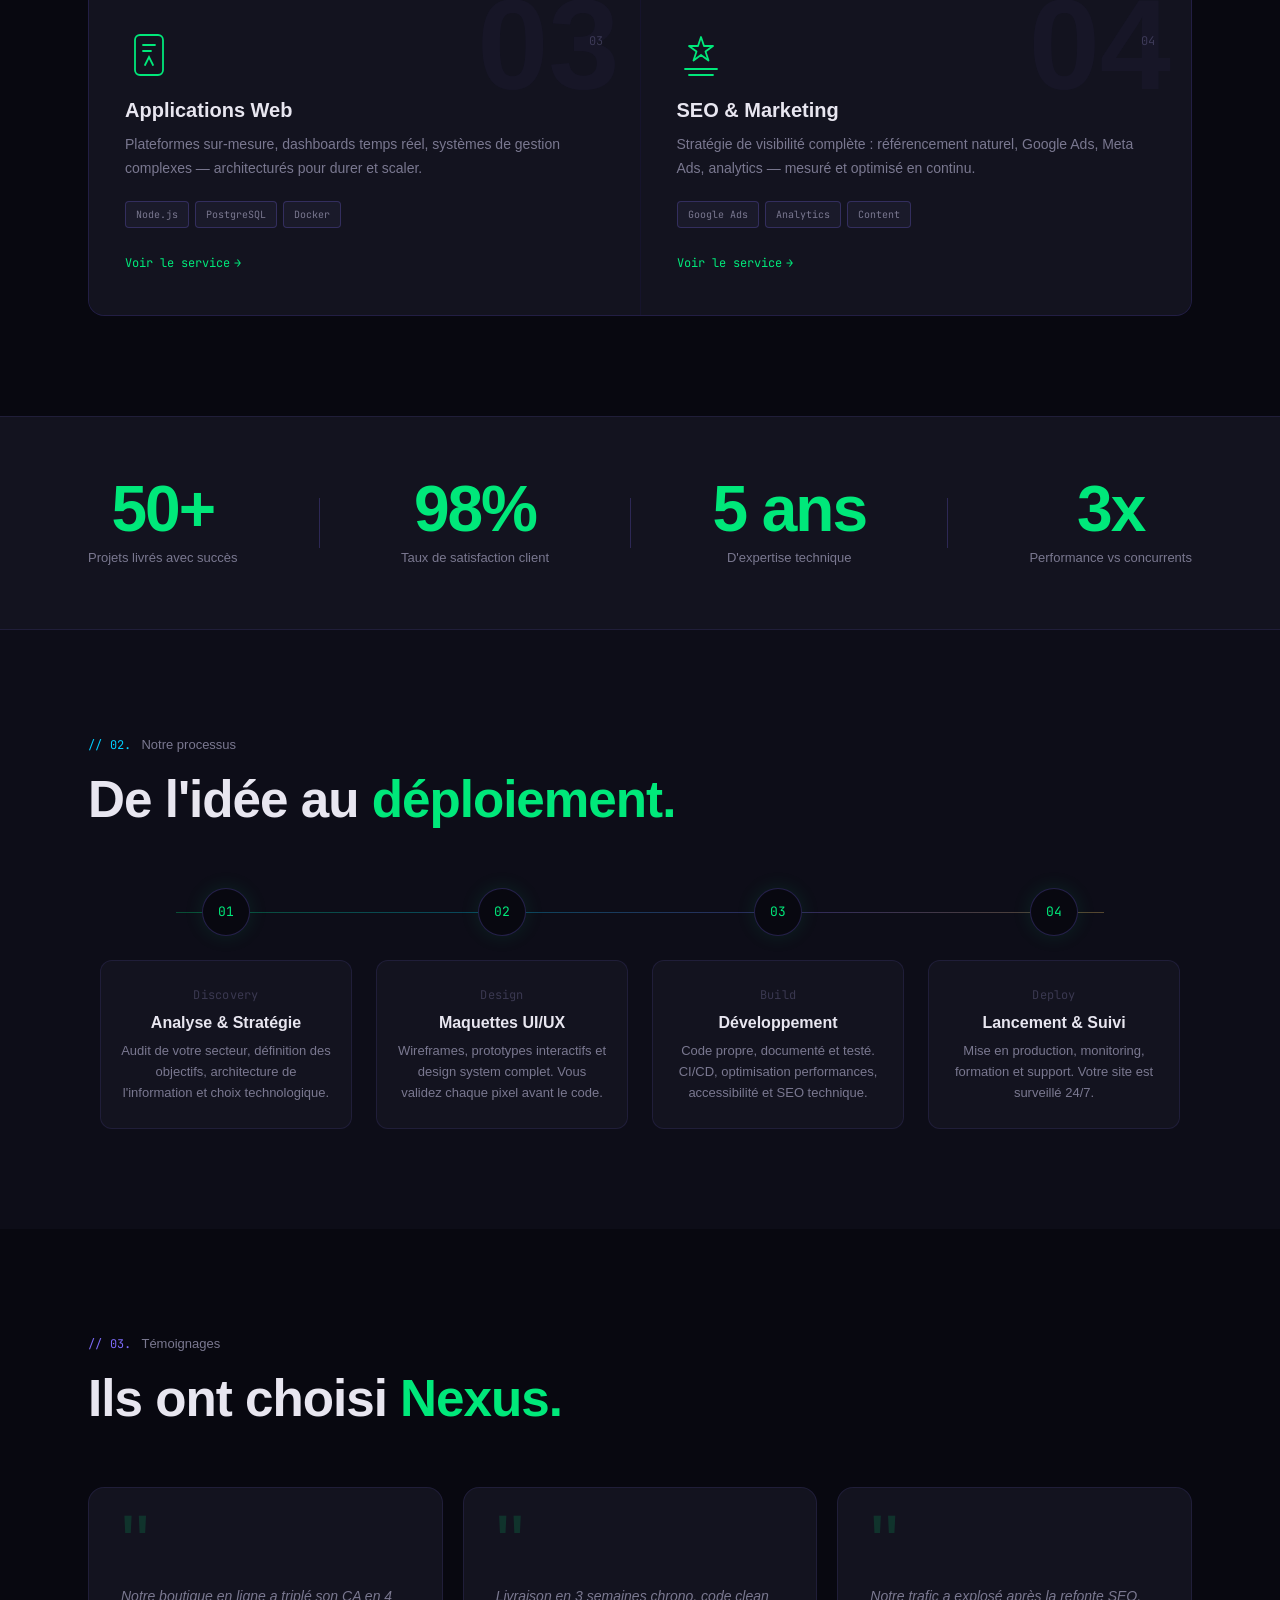
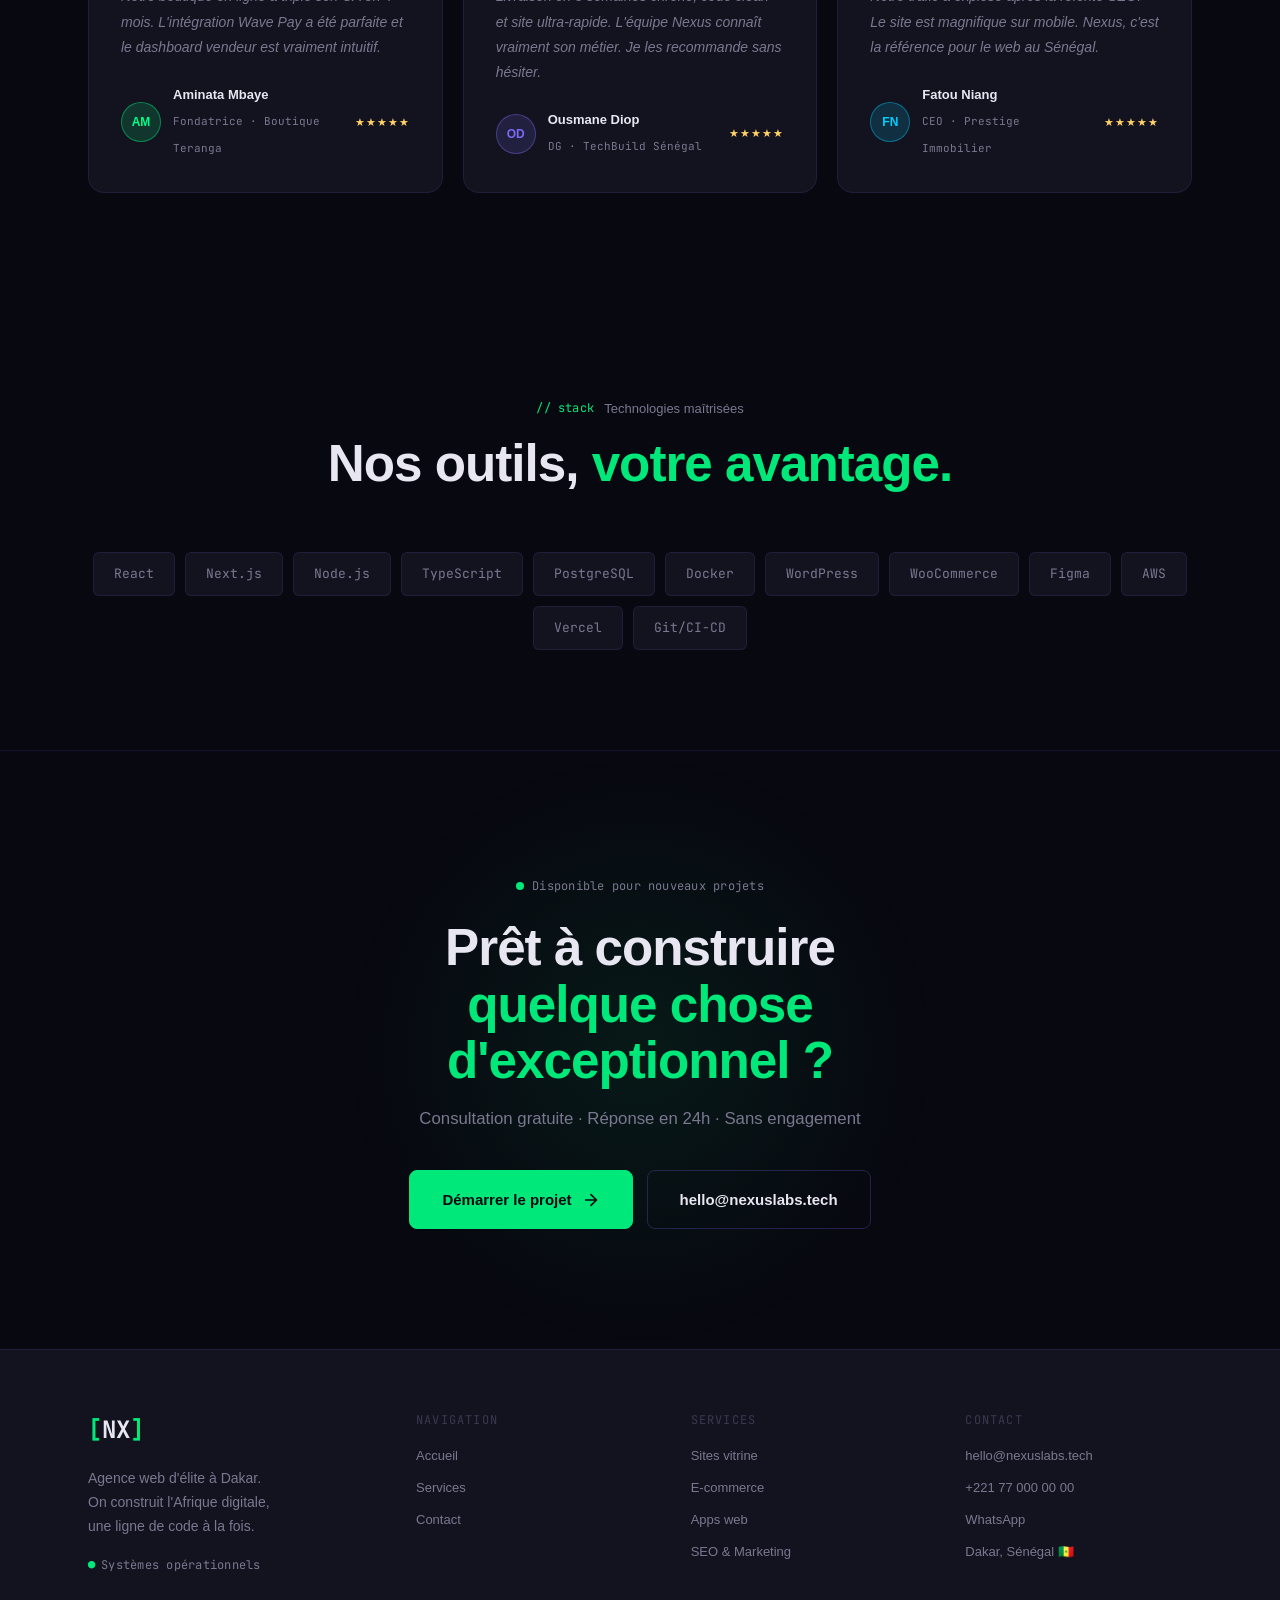
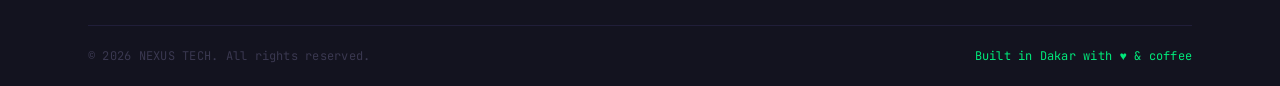
==== commit 9f753caa: "Change title and footer branding from NEXUS LABS to NEXUS TECH" ====
--- a/index.html
+++ b/index.html
@@ -3,7 +3,7 @@
 <head>
   <meta charset="UTF-8"/>
   <meta name="viewport" content="width=device-width, initial-scale=1.0"/>
-  <title>NEXUS LABS — Agence Web d'Élite · Dakar</title>
+  <title>NEXUS TECH — Agence Web d'Élite · Dakar</title>
   <link rel="stylesheet" href="style.css"/>
   <link href="https://fonts.googleapis.com/css2?family=JetBrains+Mono:wght@300;400;500;700&family=Clash+Display:wght@400;500;600;700&family=Cabinet+Grotesk:wght@300;400;500;700;800&display=swap" rel="stylesheet"/>
   <!-- Fallback for Clash Display -->
@@ -24,7 +24,7 @@
 <!-- NAV -->
 <nav class="nav" id="nav">
   <a href="index.html" class="nav-logo">
-    <span class="logo-bracket">[</span>NX<span class="logo-bracket">]</span>
+    <span class="logo-bracket">[</span>NT<span class="logo-bracket">]</span>
   </a>
   <div class="nav-center">
     <a href="index.html" class="nav-link active" data-text="Accueil">Accueil</a>
@@ -453,7 +453,7 @@
       </div>
     </div>
     <div class="footer-bottom">
-      <span class="mono-sm">© 2026 NEXUS LABS. All rights reserved.</span>
+      <span class="mono-sm">© 2026 NEXUS TECH. All rights reserved.</span>
       <span class="mono-sm c-green">Built in Dakar with ♥ &amp; coffee</span>
     </div>
   </div>
@@ -461,4 +461,4 @@
 
 <script src="main.js"></script>
 </body>
-</html>+</html>
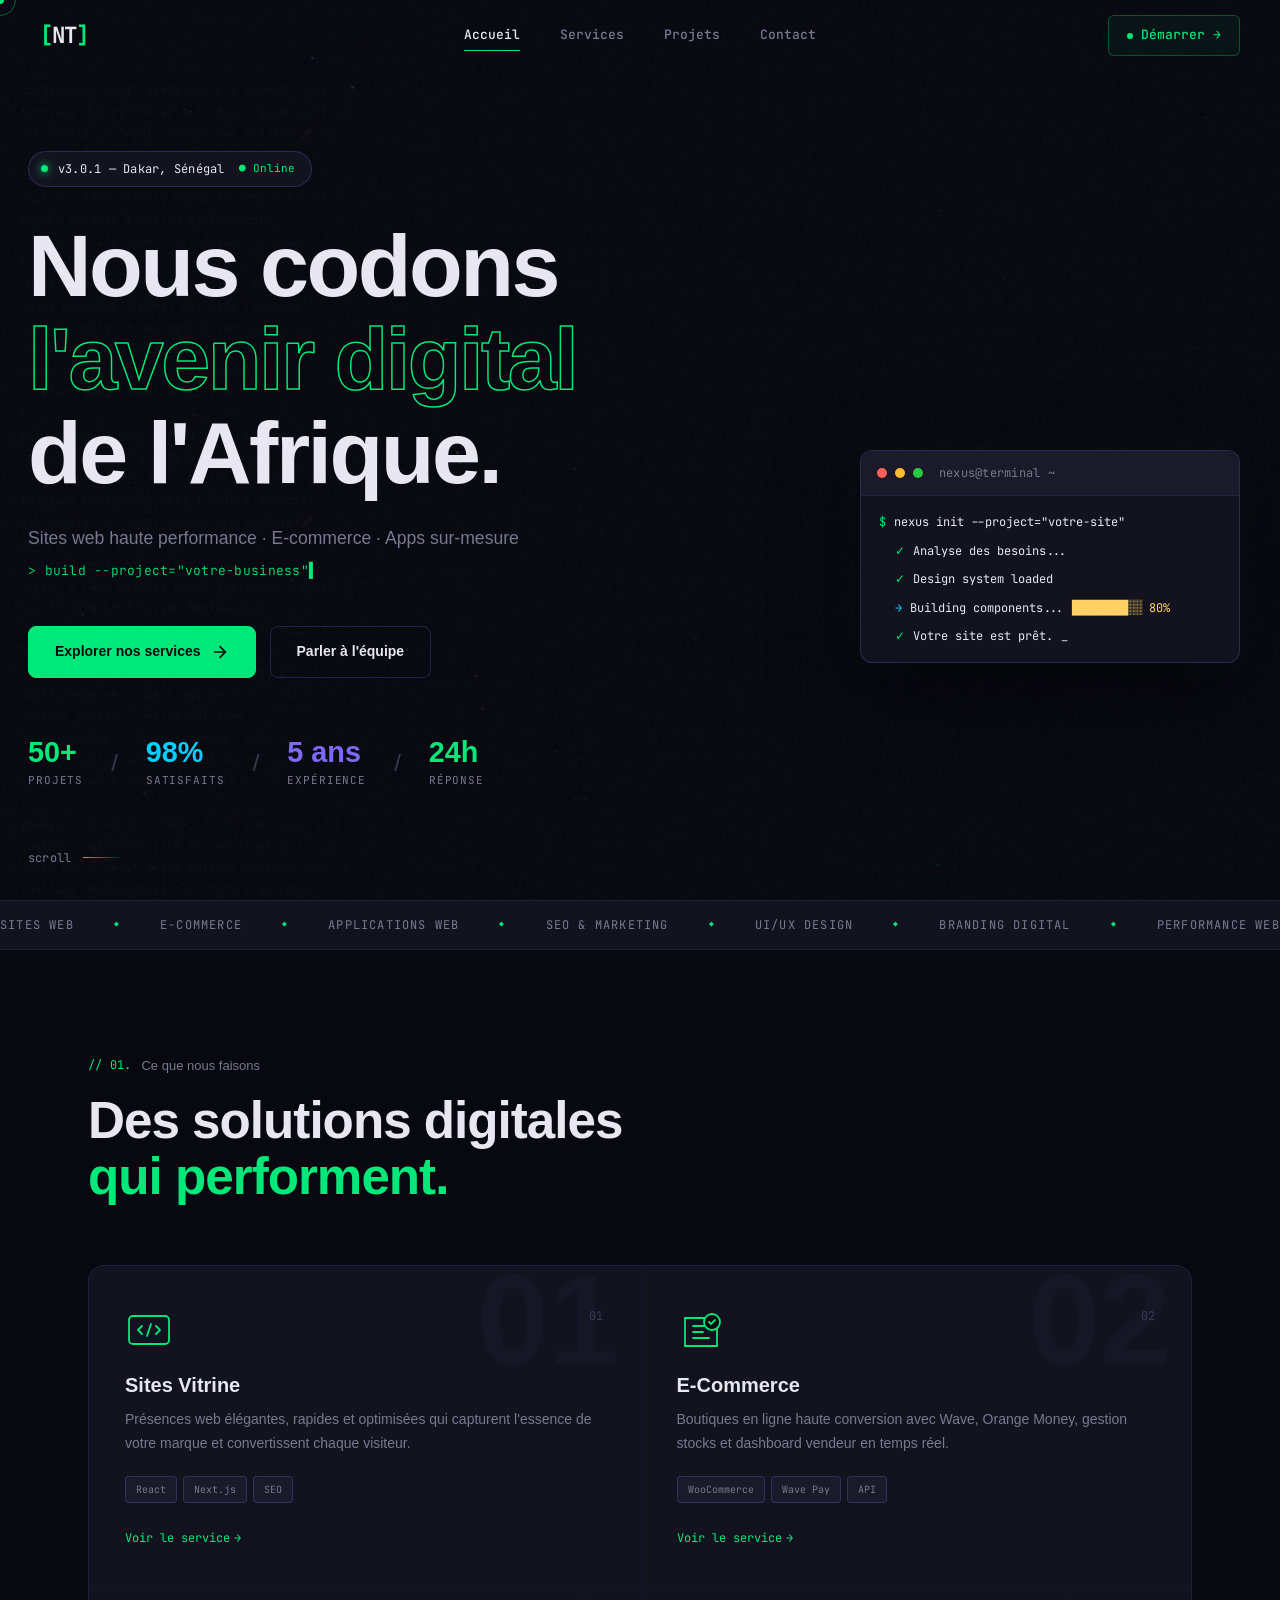
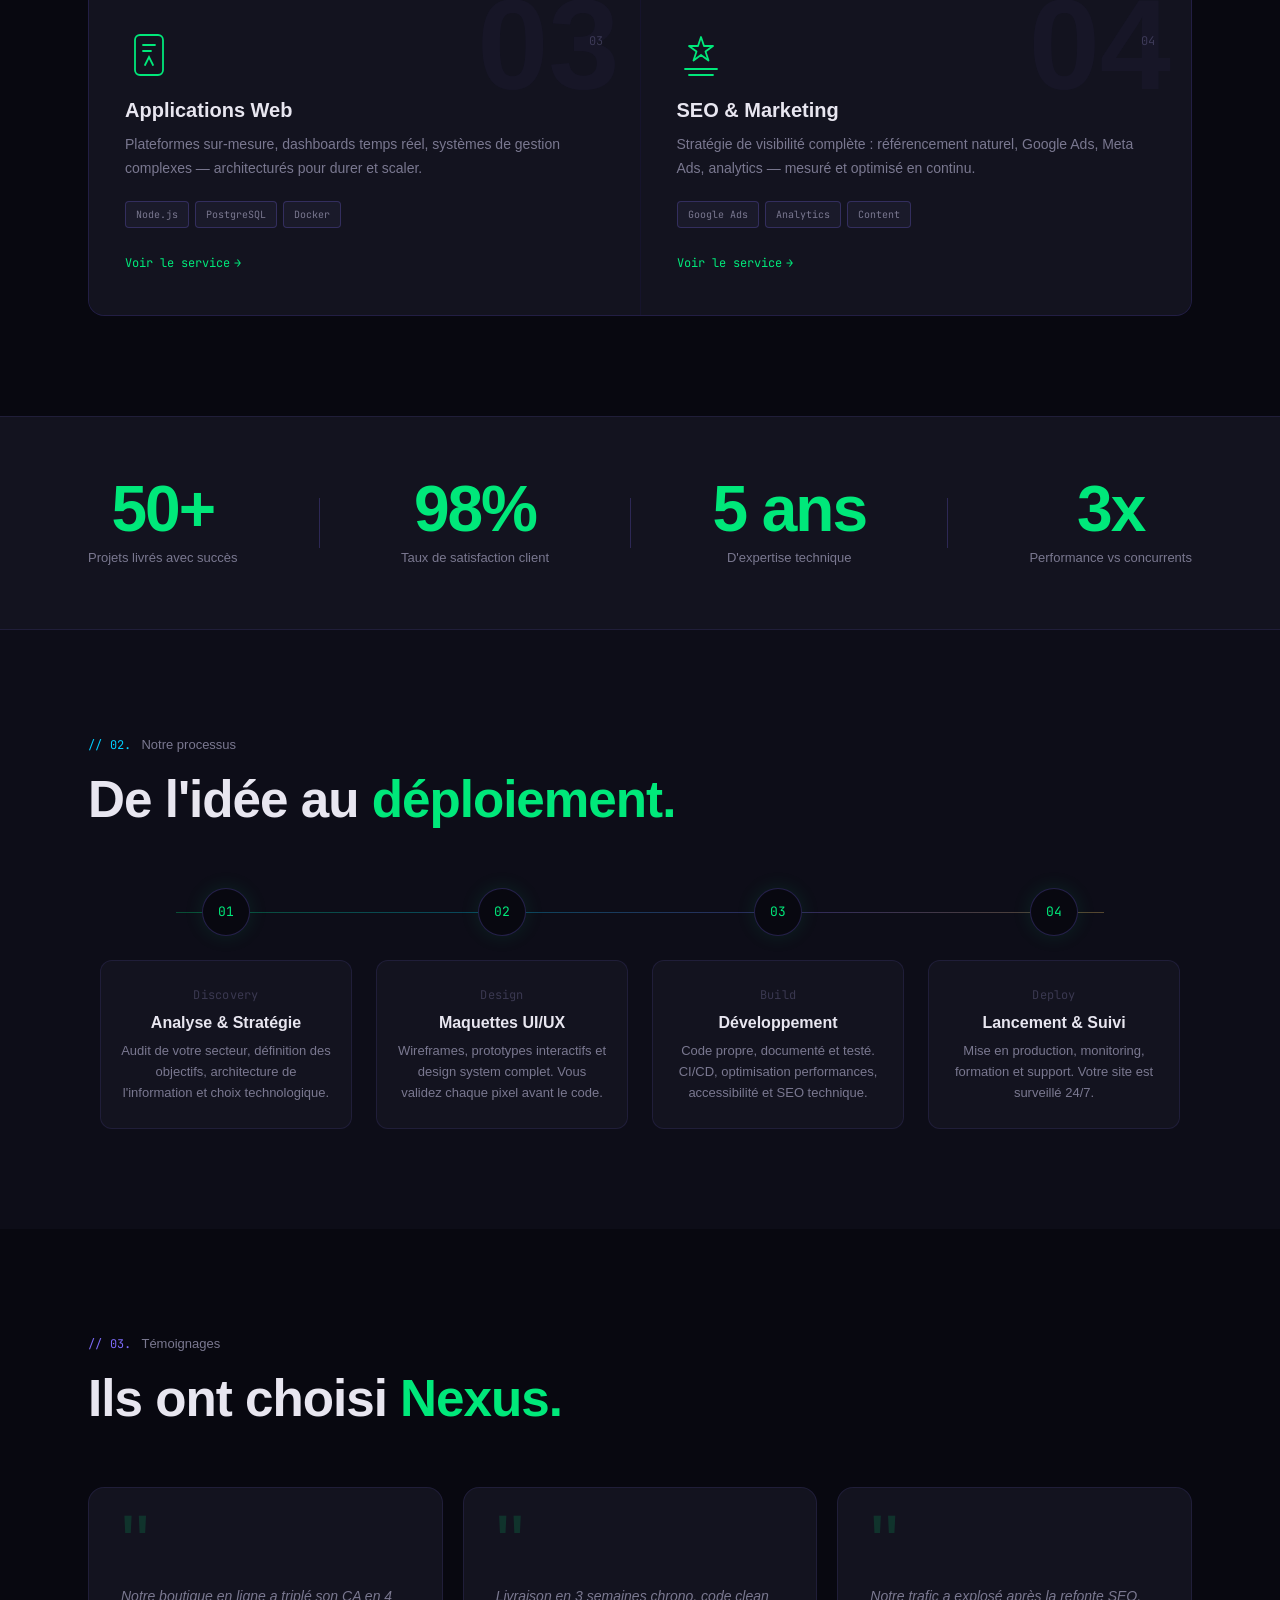
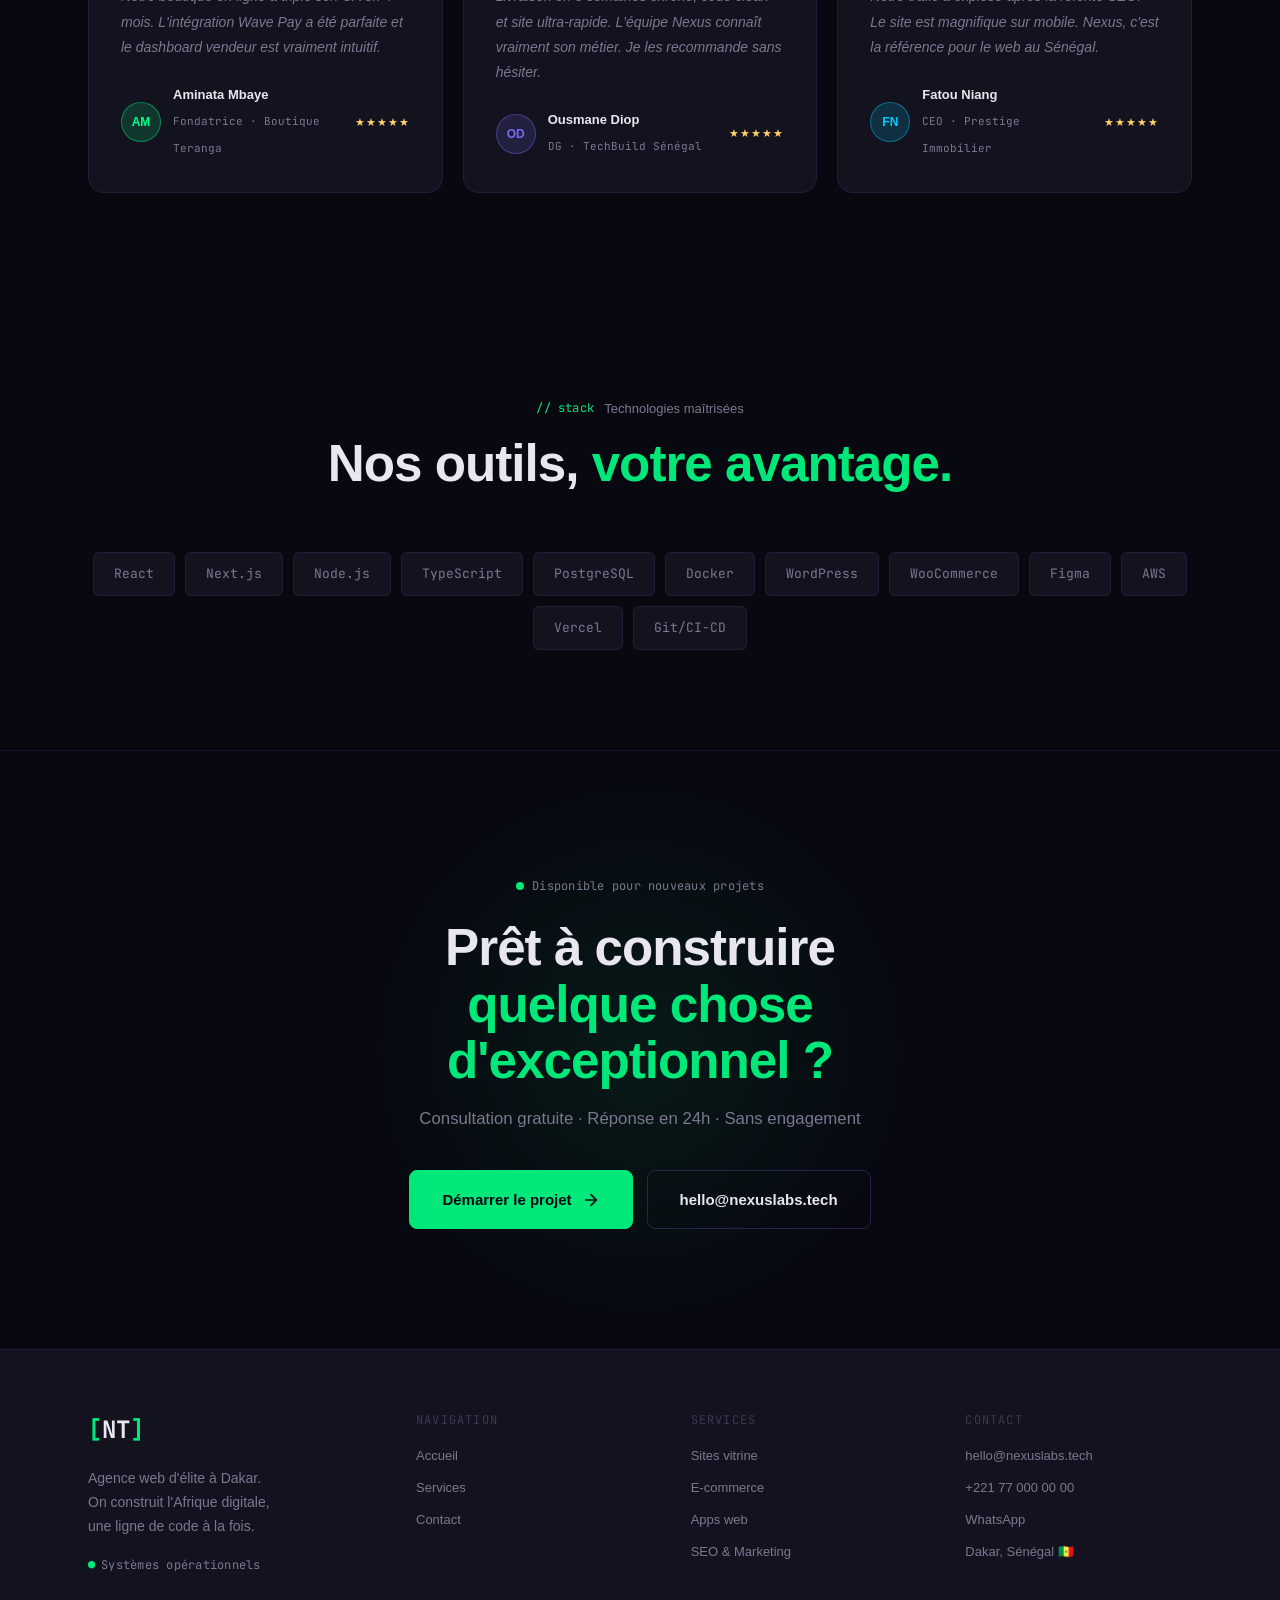
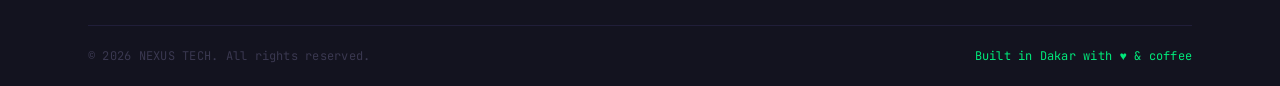
==== commit 2e9185bf: "Update logo text in footer section" ====
--- a/index.html
+++ b/index.html
@@ -424,7 +424,7 @@
     <div class="footer-grid">
       <div class="footer-brand">
         <div class="foot-logo">
-          <span class="logo-bracket">[</span>NX<span class="logo-bracket">]</span>
+          <span class="logo-bracket">[</span>NT<span class="logo-bracket">]</span>
         </div>
         <p>Agence web d'élite à Dakar.<br/>On construit l'Afrique digitale,<br/>une ligne de code à la fois.</p>
         <div class="foot-badge mono-sm">
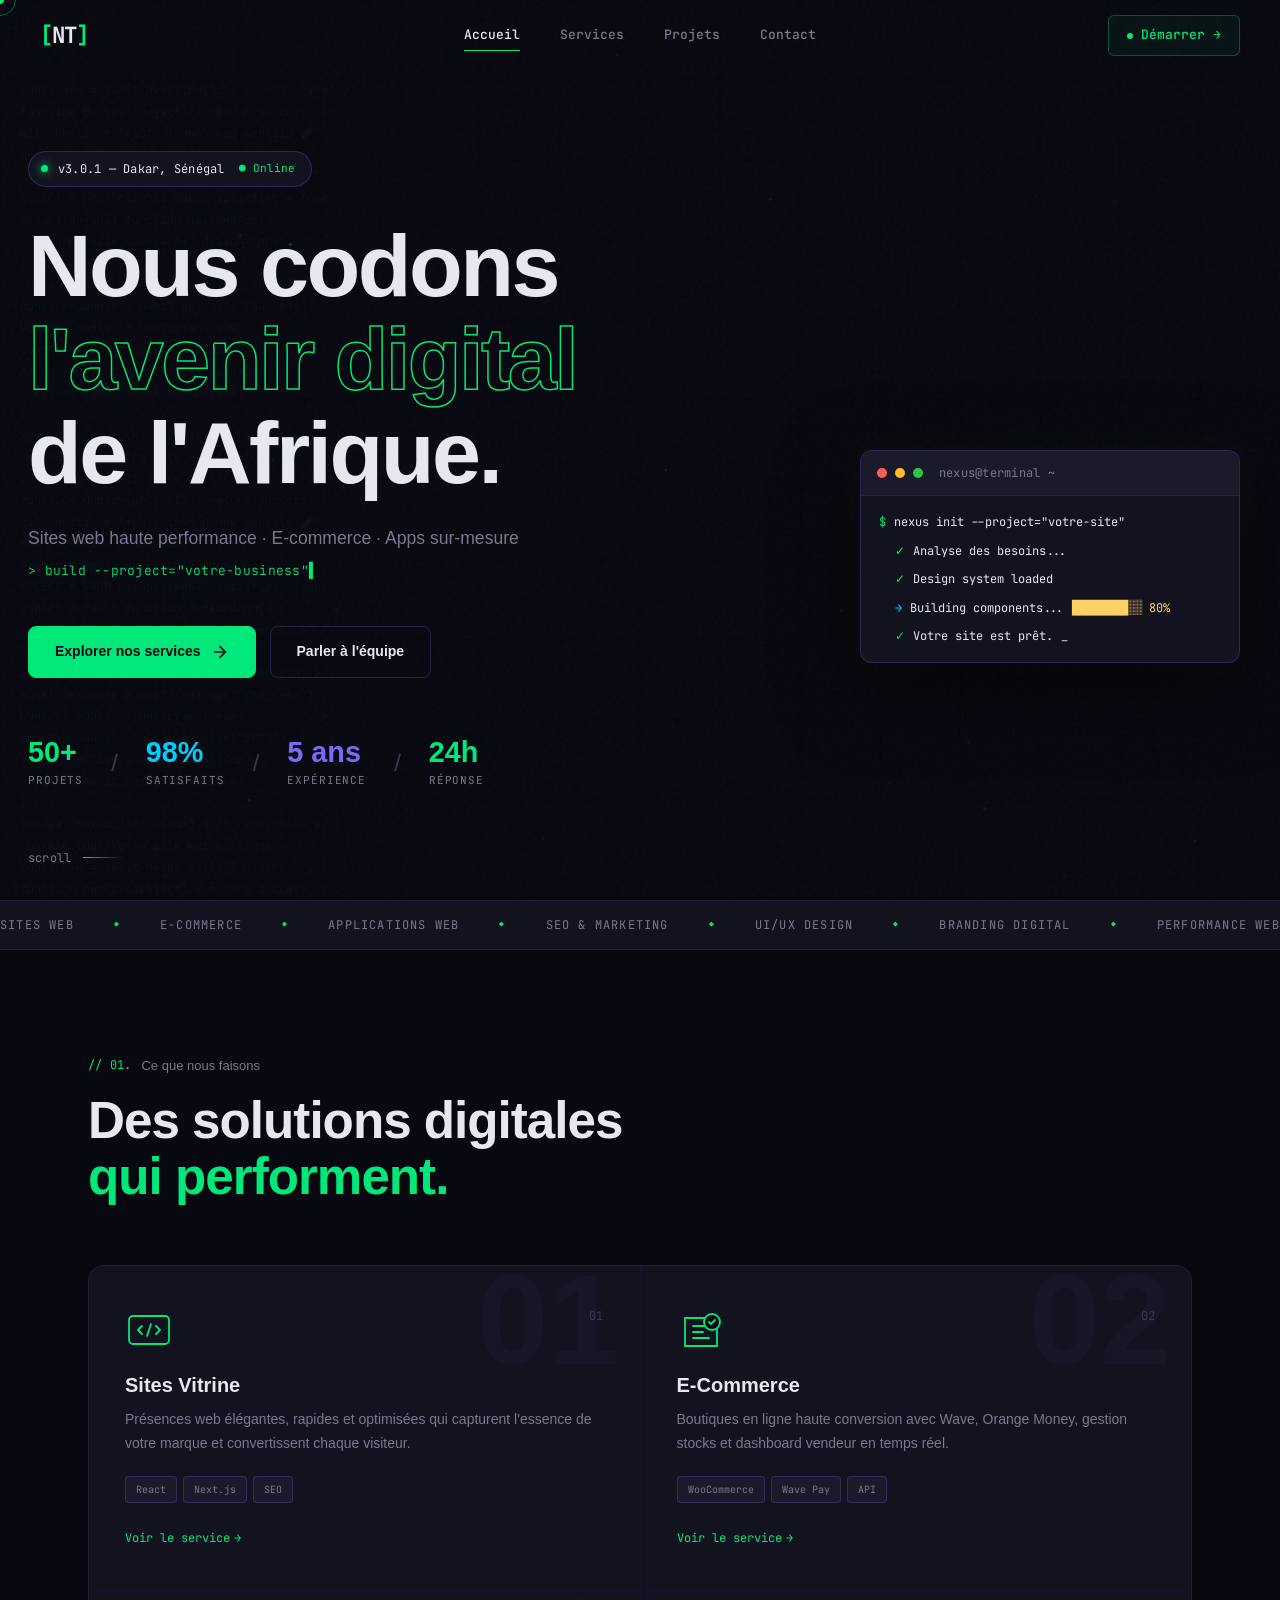
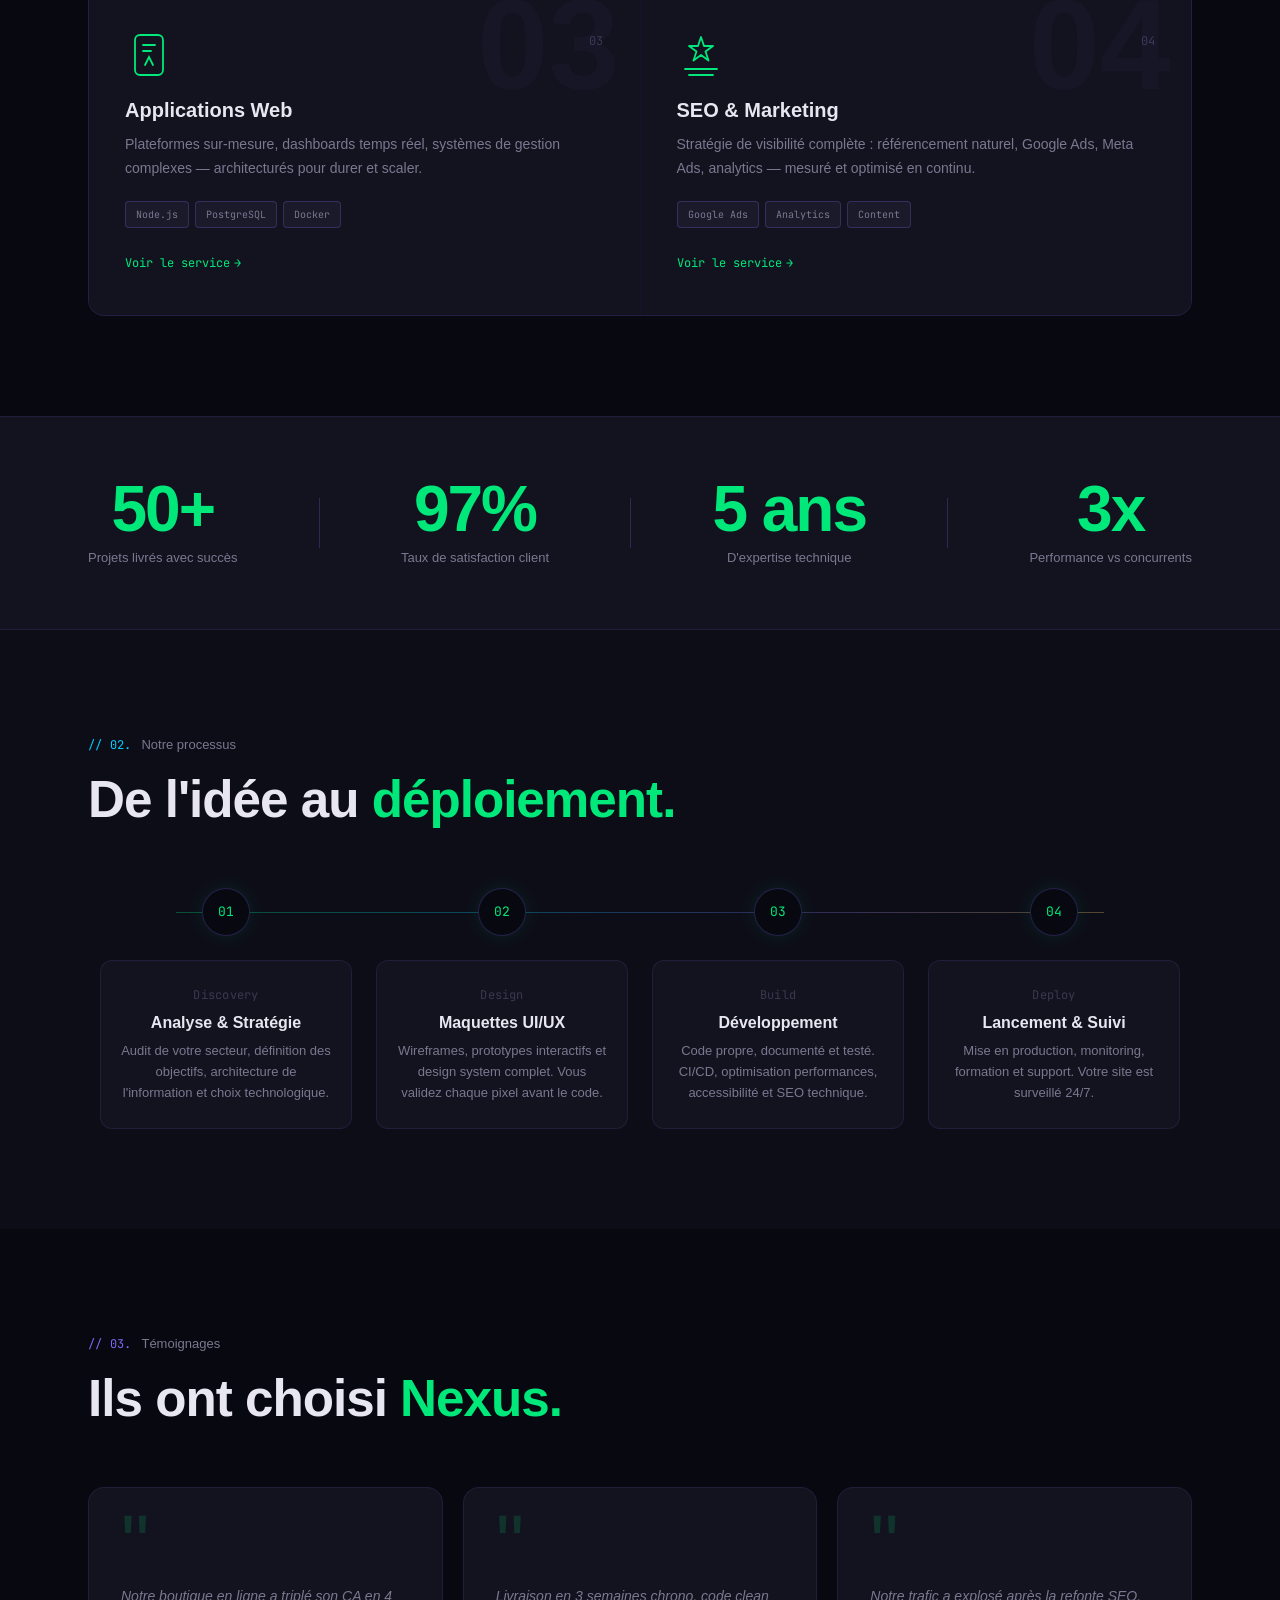
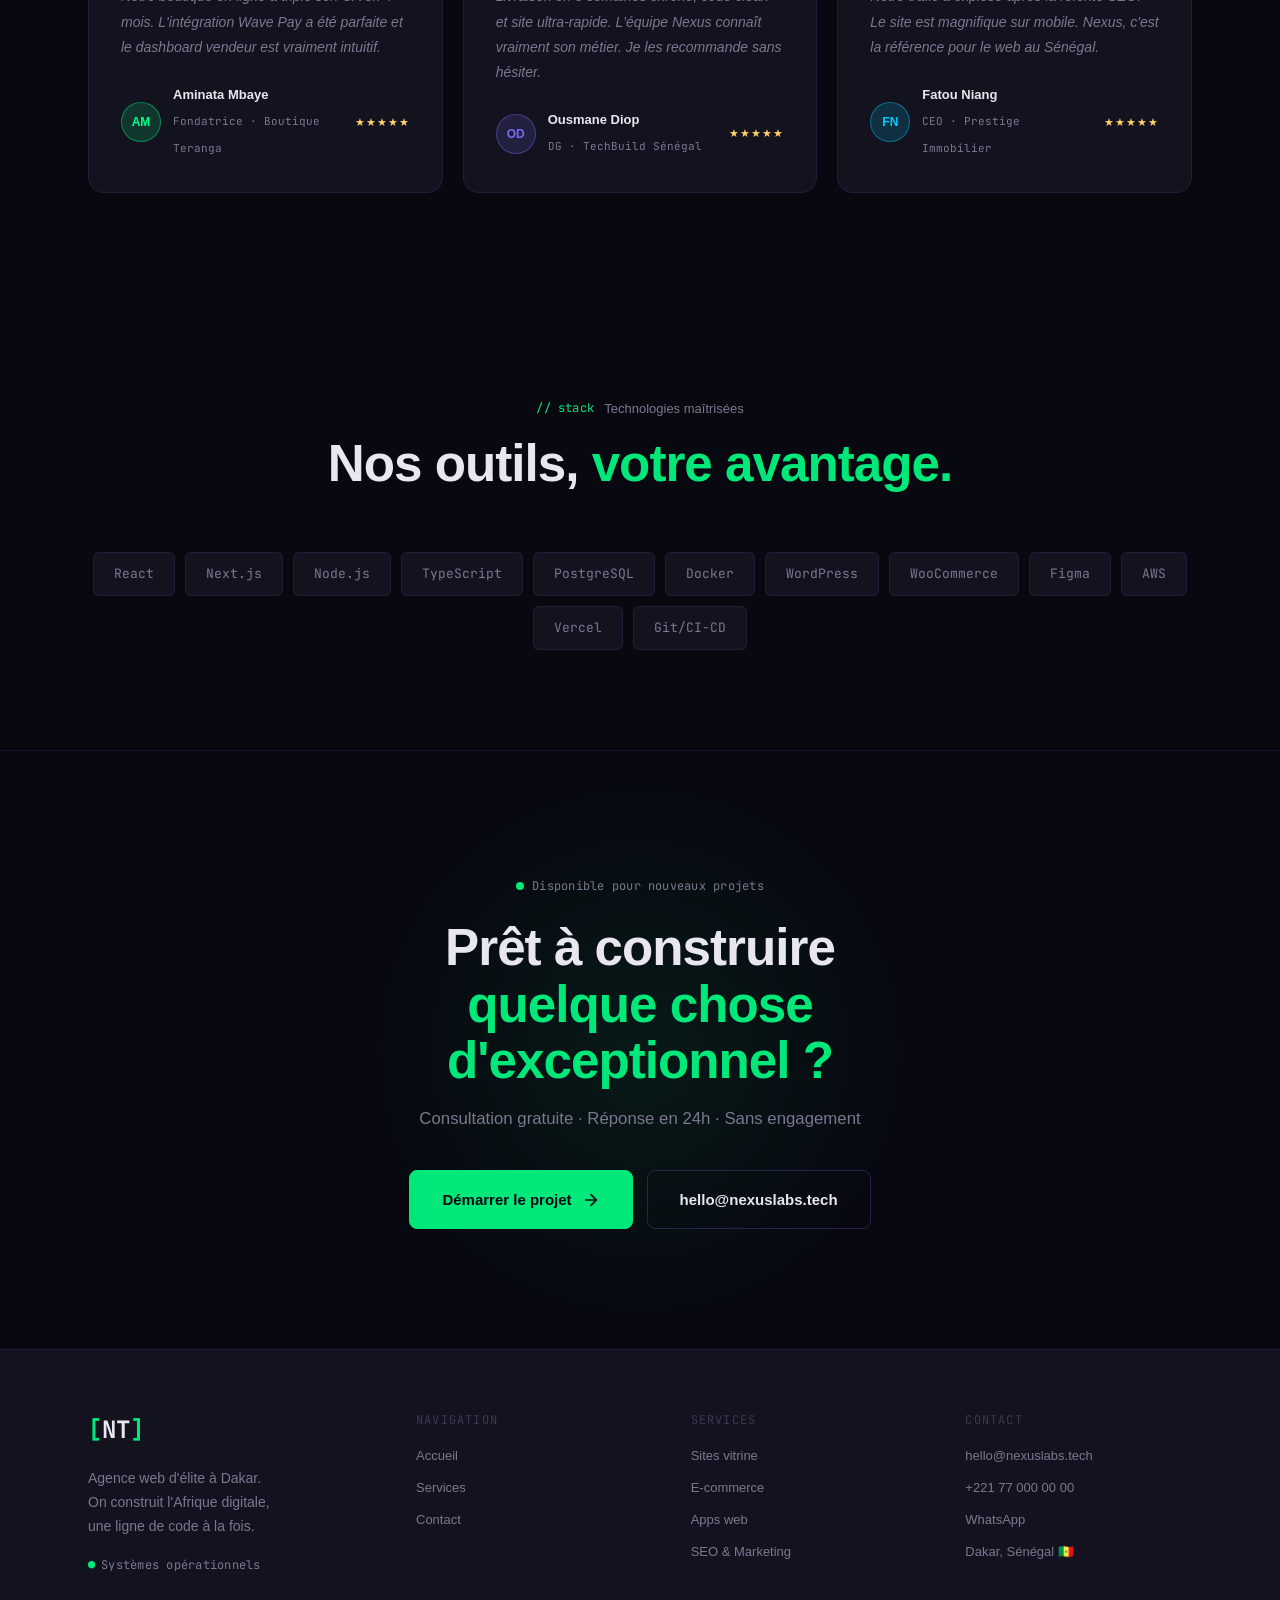
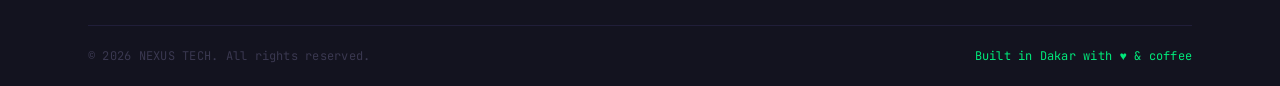
==== commit 5c8aa03f: "Add logo image link to index.html" ====
--- a/index.html
+++ b/index.html
@@ -3,6 +3,7 @@
 <head>
   <meta charset="UTF-8"/>
   <meta name="viewport" content="width=device-width, initial-scale=1.0"/>
+  <link rel="image" href="logo-nt.png"/>
   <title>NEXUS TECH — Agence Web d'Élite · Dakar</title>
   <link rel="stylesheet" href="style.css"/>
   <link href="https://fonts.googleapis.com/css2?family=JetBrains+Mono:wght@300;400;500;700&family=Clash+Display:wght@400;500;600;700&family=Cabinet+Grotesk:wght@300;400;500;700;800&display=swap" rel="stylesheet"/>
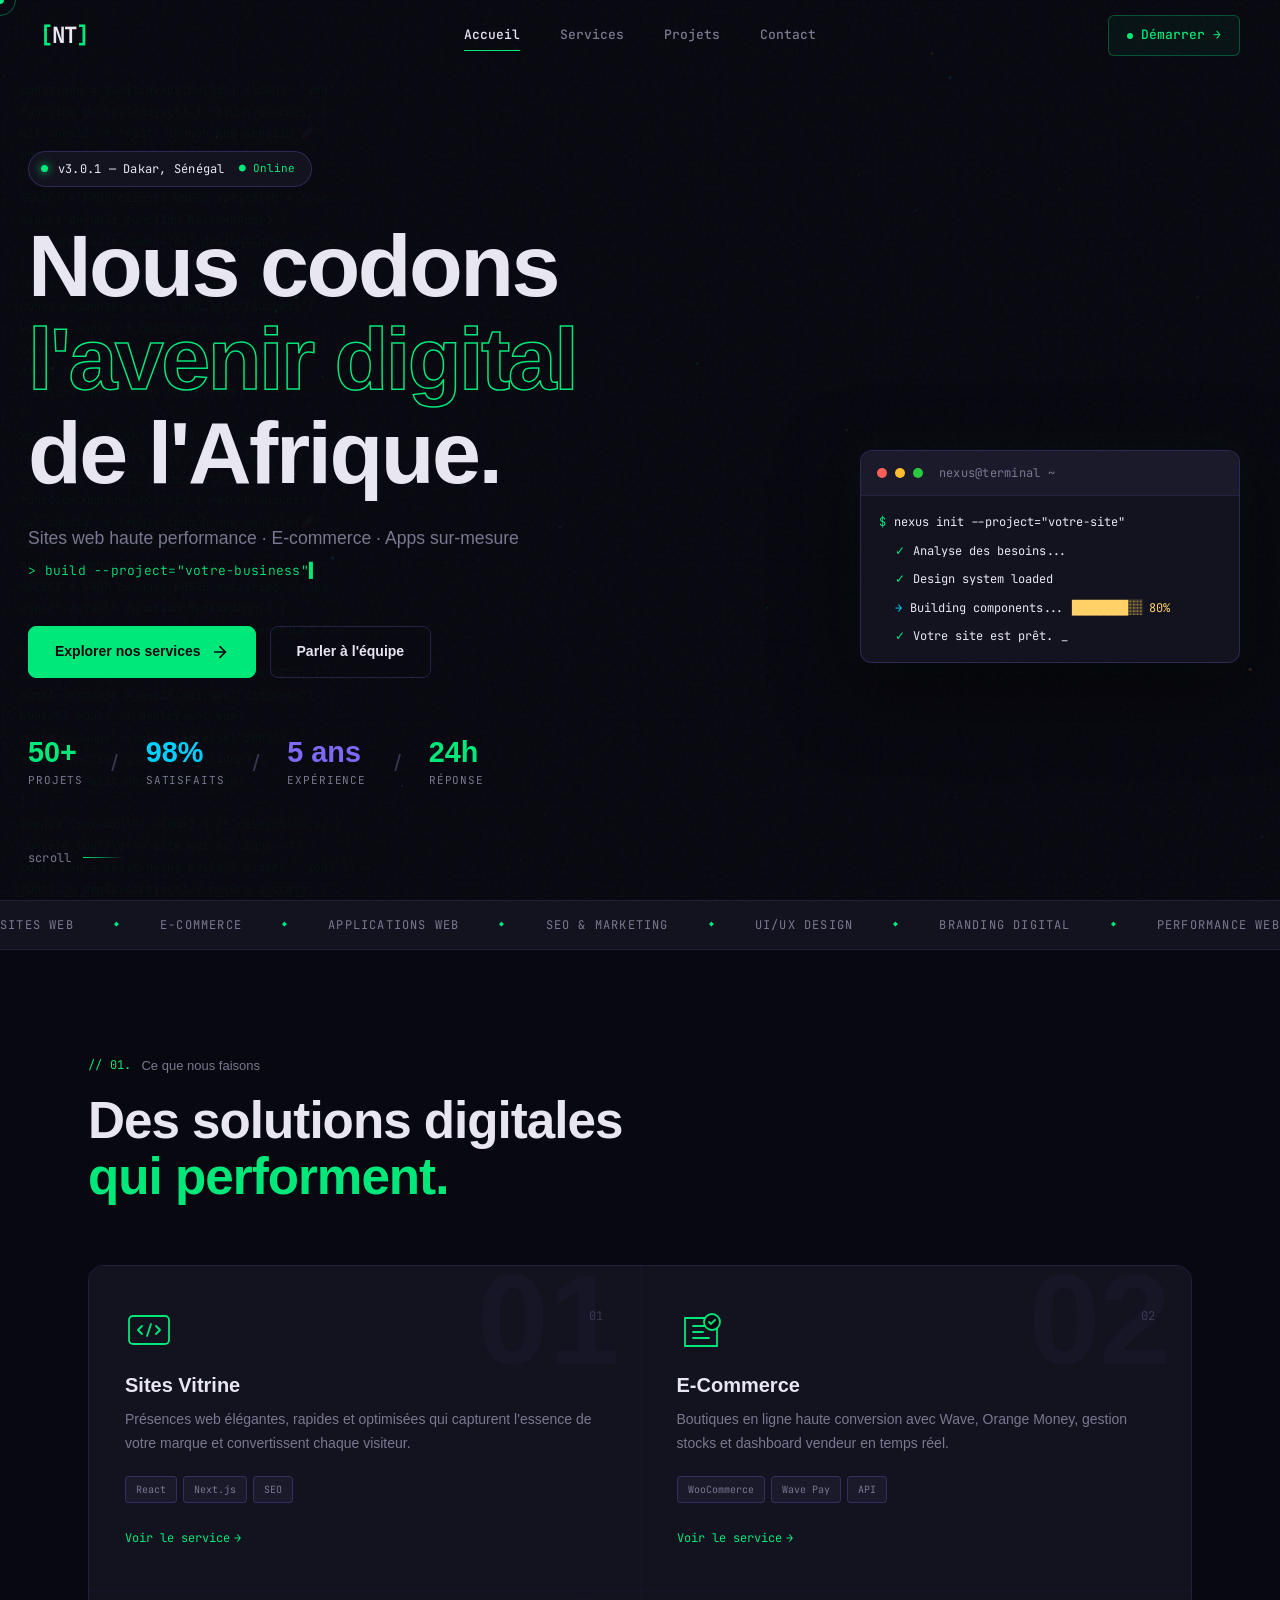
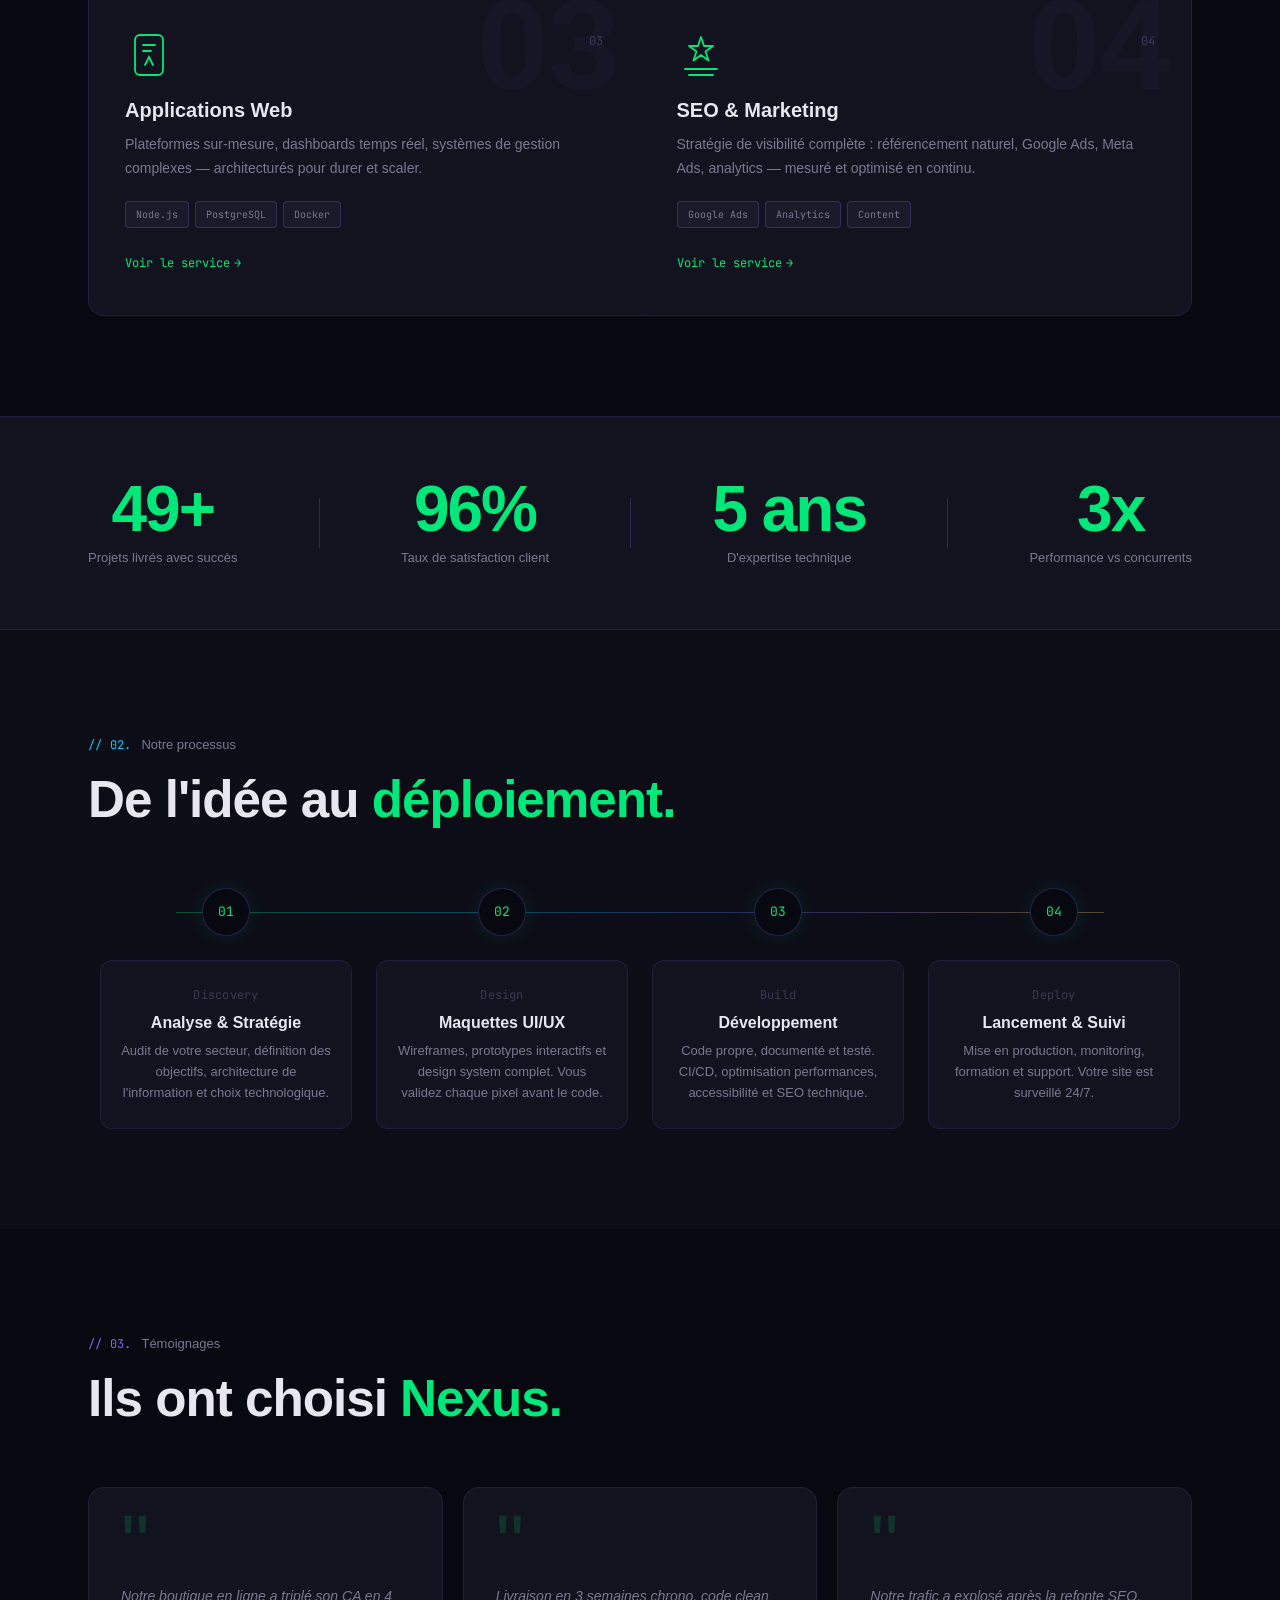
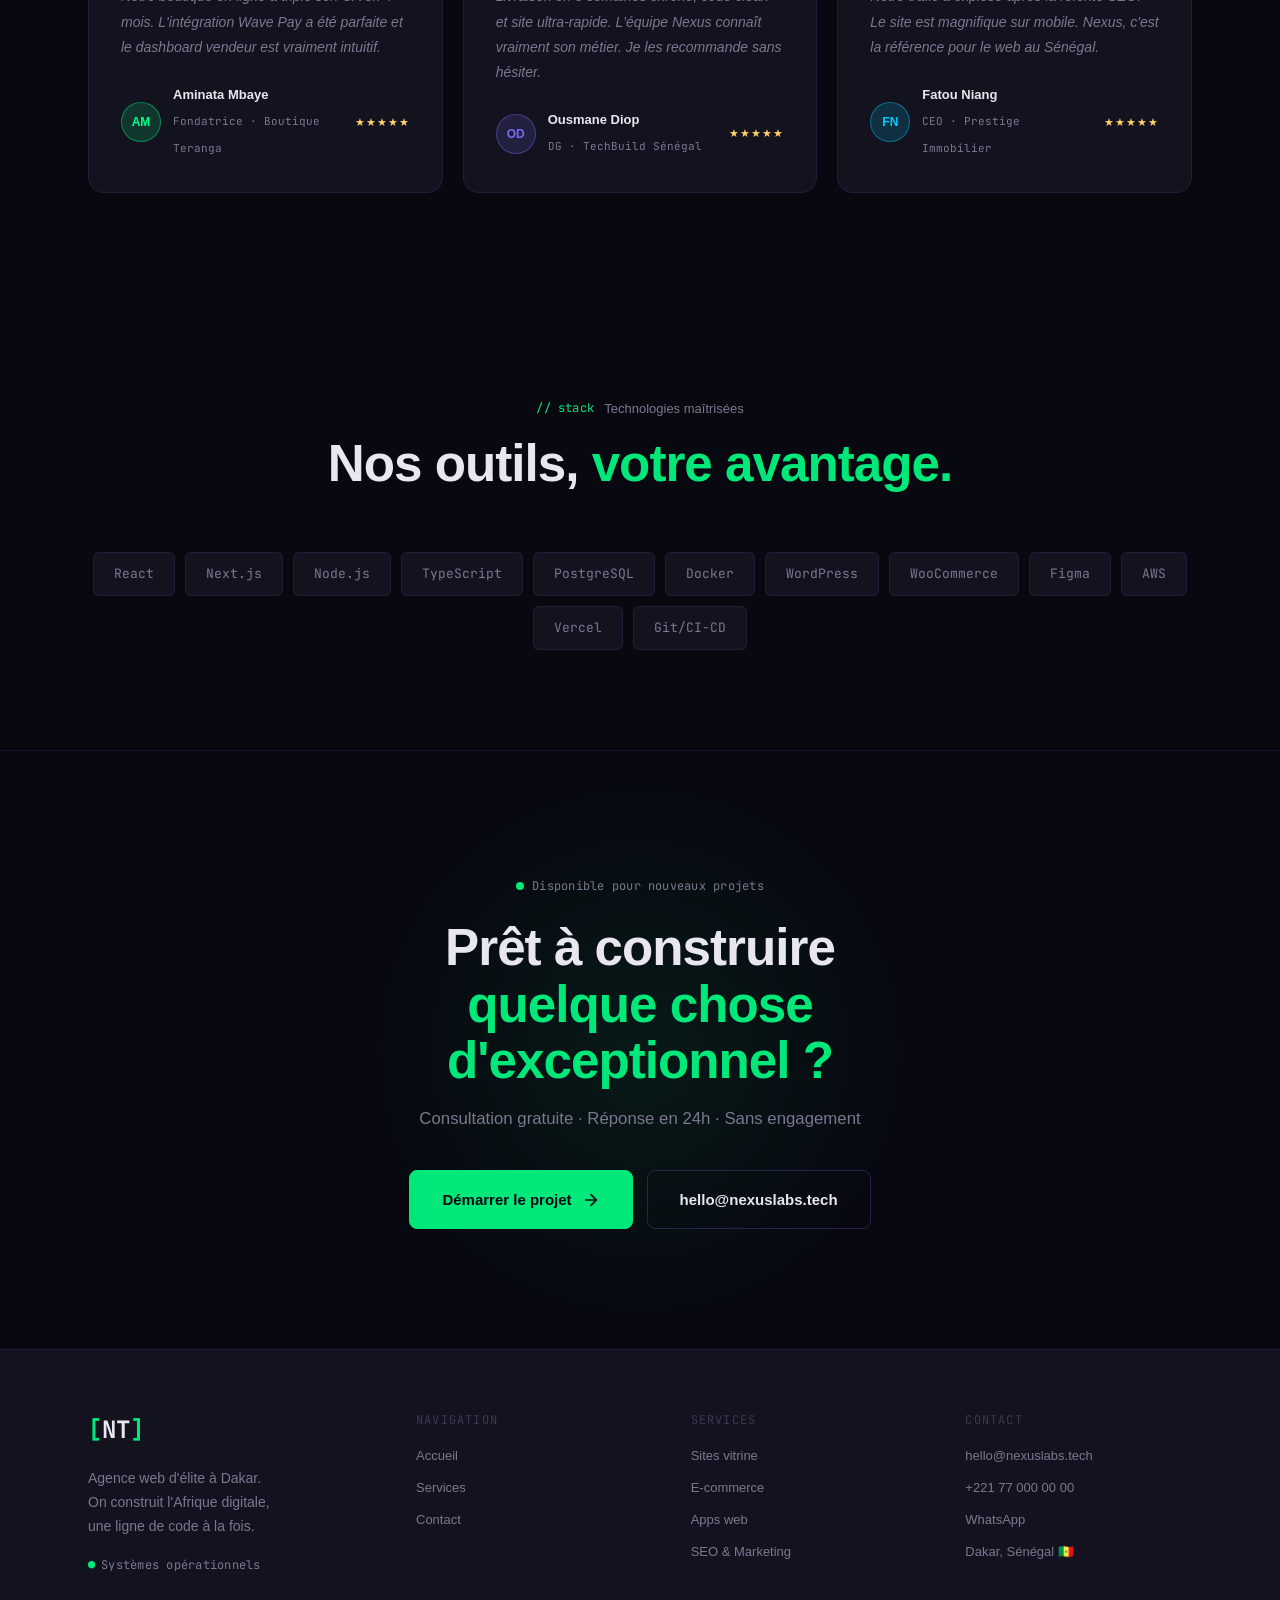
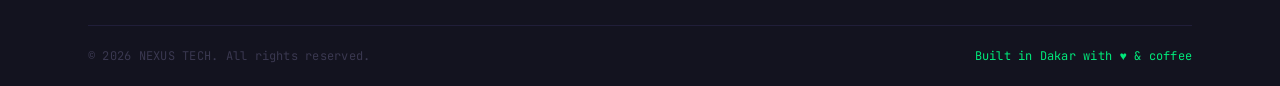
==== commit 1338e3fa: "Update index.html" ====
--- a/index.html
+++ b/index.html
@@ -3,8 +3,8 @@
 <head>
   <meta charset="UTF-8"/>
   <meta name="viewport" content="width=device-width, initial-scale=1.0"/>
-  <link rel="image" href="logo-nt.png"/>
   <title>NEXUS TECH — Agence Web d'Élite · Dakar</title>
+  <link rel="icon" type="image/png" href="logo-nt.png">
   <link rel="stylesheet" href="style.css"/>
   <link href="https://fonts.googleapis.com/css2?family=JetBrains+Mono:wght@300;400;500;700&family=Clash+Display:wght@400;500;600;700&family=Cabinet+Grotesk:wght@300;400;500;700;800&display=swap" rel="stylesheet"/>
   <!-- Fallback for Clash Display -->
